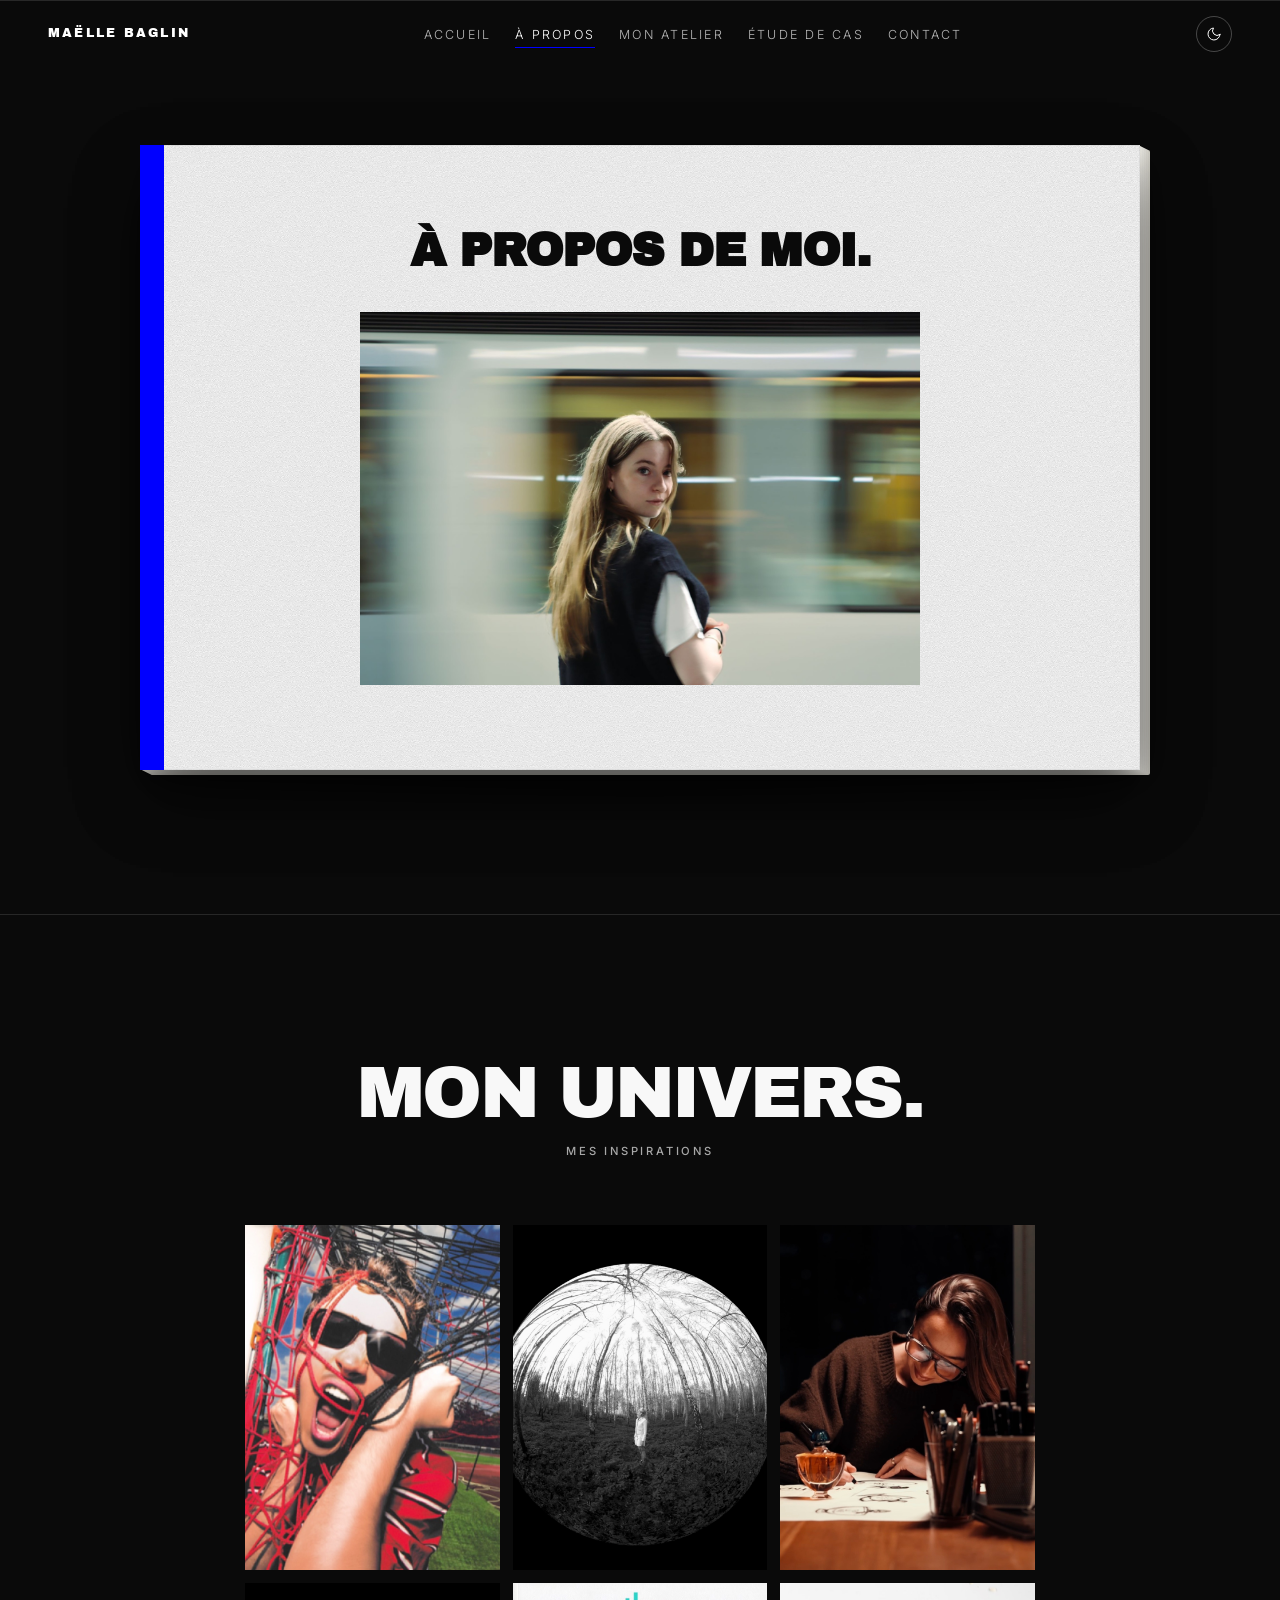
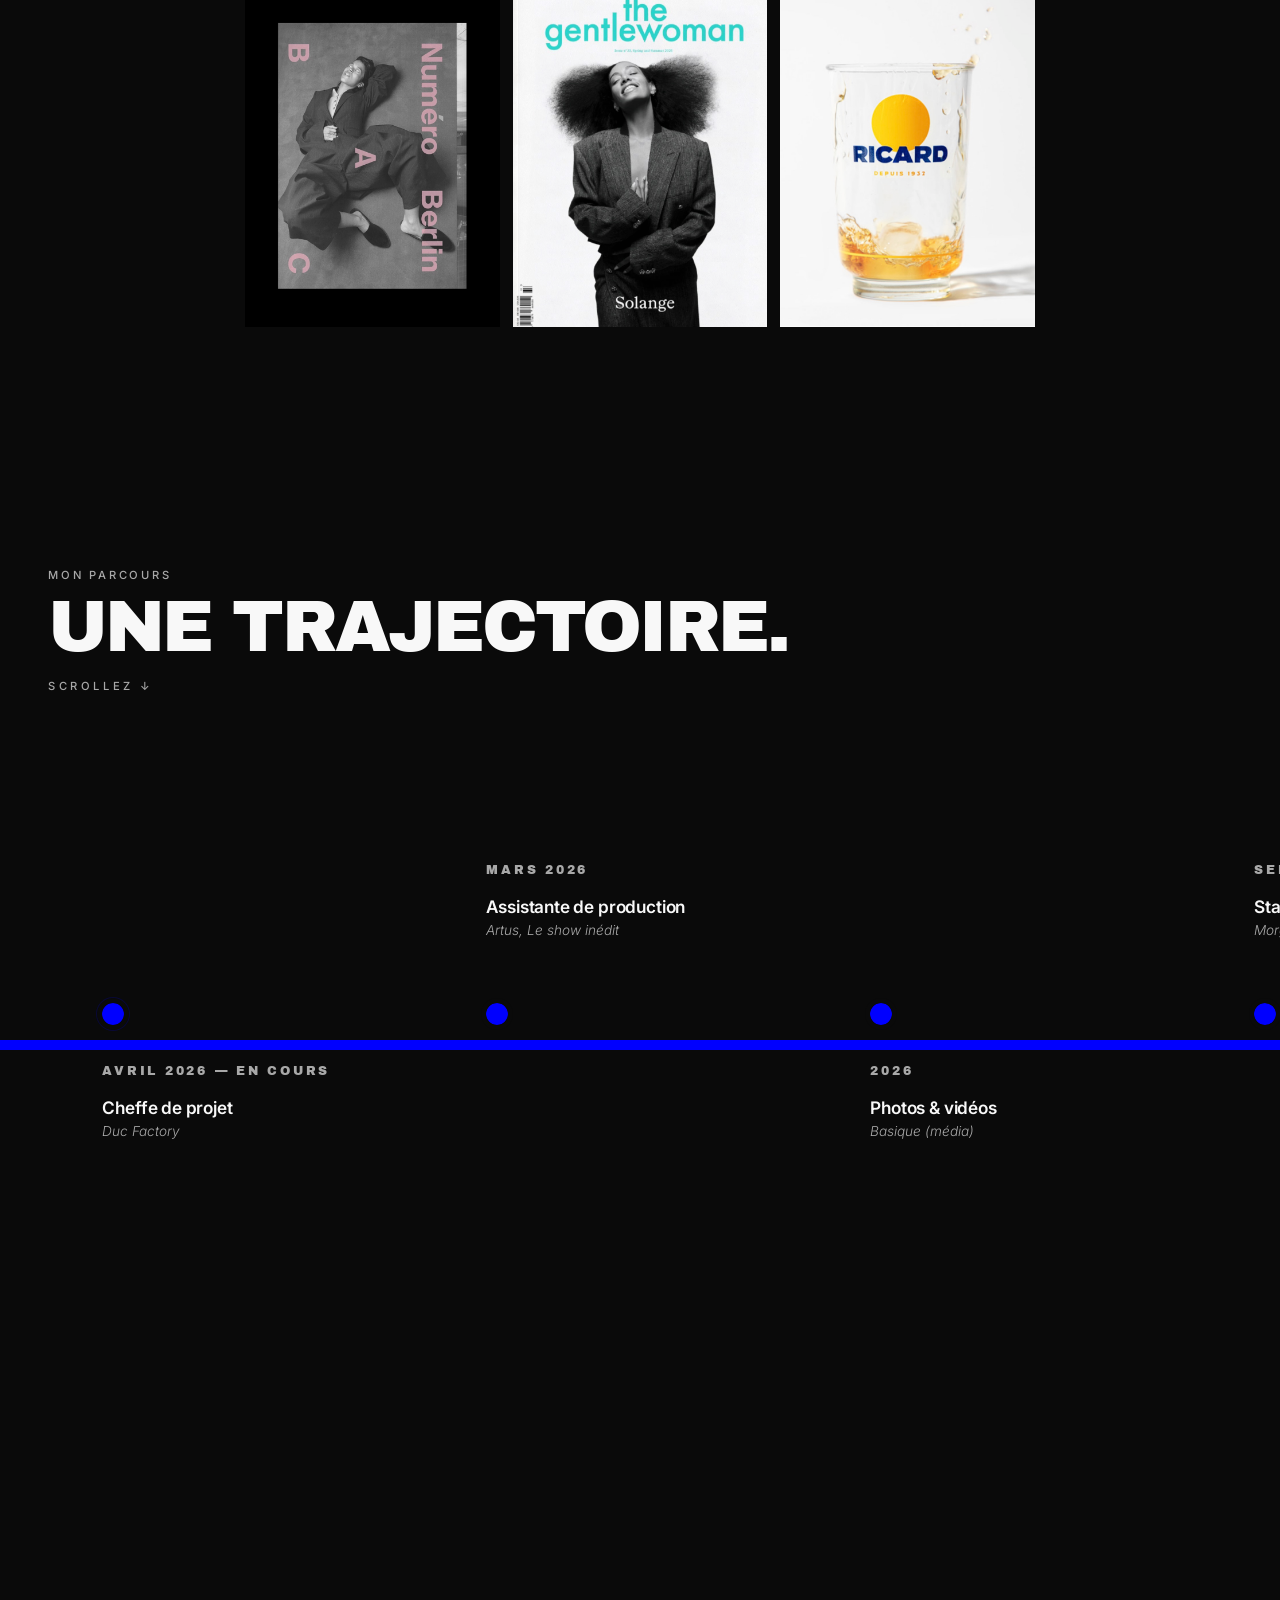
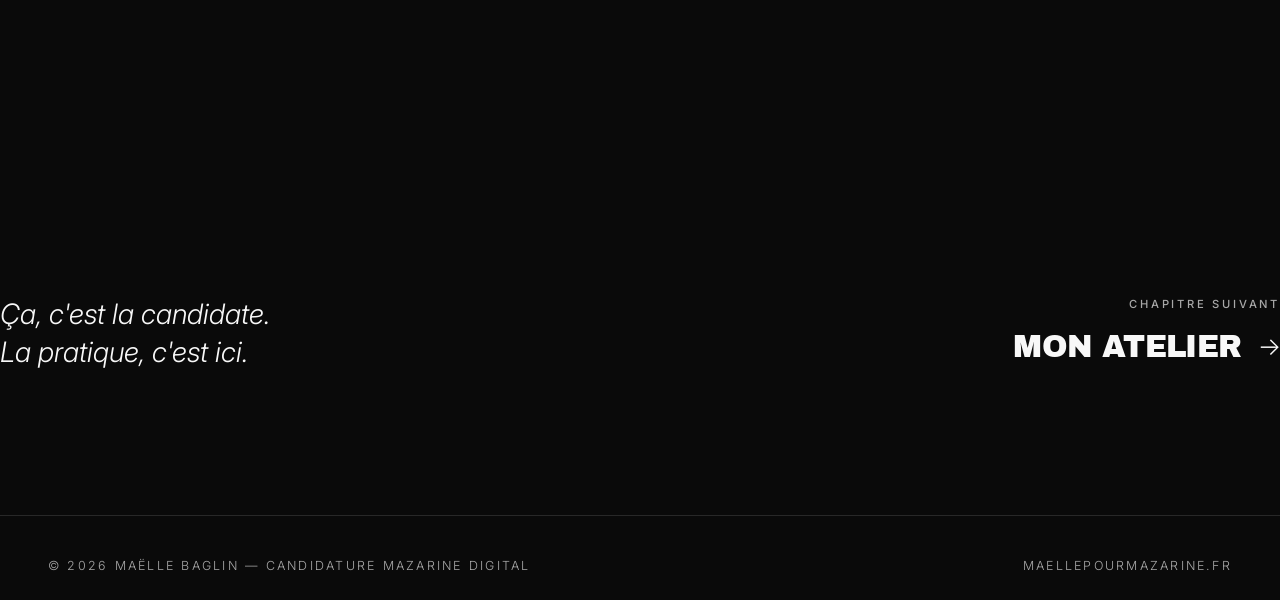
==== a-propos.html @ ae149db0 "État initial du site — toutes les pages, animations et assets en place" ====
<!doctype html>
<html lang="fr">
<head>
  <meta charset="utf-8" />
  <meta name="viewport" content="width=device-width, initial-scale=1" />
  <title>À propos — Maëlle Baglin pour Mazarine</title>
  <meta name="description" content="Portrait, parcours et inspirations de Maëlle Baglin." />
  <link rel="preconnect" href="https://fonts.googleapis.com" />
  <link rel="preconnect" href="https://fonts.gstatic.com" crossorigin />
  <link href="https://fonts.googleapis.com/css2?family=Archivo+Black&family=Inter:ital,wght@0,300;0,400;0,500;0,600;1,400&display=swap" rel="stylesheet" />
  <link rel="icon" type="image/svg+xml" href="favicon.svg" />
  <link rel="stylesheet" href="css/style.css" />
</head>
<body>
  <a href="#main" class="skip-link">Aller au contenu</a>

  <header class="nav" data-nav>
    <div class="container nav__inner">
      <a href="index.html" class="nav__brand">Maëlle Baglin</a>

      <button class="nav__burger" data-nav-burger aria-label="Menu" aria-expanded="false">
        <span></span><span></span><span></span>
      </button>

      <ul class="nav__list">
        <li><a class="nav__link" href="index.html">Accueil</a></li>
        <li><a class="nav__link is-active" href="a-propos.html">À propos</a></li>
        <li><a class="nav__link" href="atelier.html">Mon atelier</a></li>
        <li><a class="nav__link" href="etudes-de-cas.html">Étude de cas</a></li>
        <li><a class="nav__link" href="contact.html">Contact</a></li>
      </ul>

      <div class="nav__actions">
        <button class="theme-toggle" data-theme-toggle aria-label="Basculer dark / light mode">
          <svg class="icon-moon" viewBox="0 0 24 24" fill="none" stroke="currentColor" stroke-width="1.5" aria-hidden="true">
            <path d="M21 12.79A9 9 0 1 1 11.21 3 7 7 0 0 0 21 12.79Z" stroke-linecap="round" stroke-linejoin="round"/>
          </svg>
          <svg class="icon-sun" viewBox="0 0 24 24" fill="none" stroke="currentColor" stroke-width="1.5" aria-hidden="true">
            <circle cx="12" cy="12" r="4"/>
            <path d="M12 2v2M12 20v2M4.93 4.93l1.41 1.41M17.66 17.66l1.41 1.41M2 12h2M20 12h2M4.93 19.07l1.41-1.41M17.66 6.34l1.41-1.41" stroke-linecap="round"/>
          </svg>
        </button>
      </div>
    </div>
  </header>

  <main id="main">
    <section class="section section--about section--dark" id="about">
      <div class="container">
        <div class="book reveal" data-book>
          <div class="book__pages">
            <div class="book__page">
              <h3 class="book__page-title">Vers la direction artistique.</h3>
              <div class="book__page-text">
                <figure class="book__page-photo">
                  <img src="assets/images/about-4046.jpg" alt="Maëlle Baglin" />
                </figure>
                <p>Je suis étudiante en troisième année à l'EFAP, mais pour comprendre qui je suis, il faut remonter un peu plus loin.</p>
                <p>Avant ça, j'ai fait trois ans de droit. Ce n'est pas un détour, c'est une fondation. Cette expérience m'a appris à structurer ma pensée, à être rigoureuse, à ne jamais avancer sans comprendre pourquoi. Ce sont des réflexes qui m'accompagnent encore aujourd'hui dans chaque projet.</p>
                <p>J'ai aussi grandi dans une famille très créative. Mon arrière-grand-mère était peintre, et j'ai passé beaucoup de temps dans son atelier, j'ai donc voulu renouer avec cet héritage. C'est pourquoi j'ai décidé de me réorienter et d'entrer à l'EFAP.</p>
                <p>J'ai d'abord exploré le marketing digital, puis j'ai déménagé à Paris pour découvrir le milieu de l'audiovisuel. Cette expérience m'a transformée. J'ai aimé apprendre les coulisses d'un tournage, travailler en équipe et comprendre l'exigence de ces métiers.</p>
                <p>En parallèle de mes études, j'ai eu l'occasion d'être manageuse d'une boutique Amorino. Jongler entre l'agenda scolaire et un poste à responsabilités m'a appris à m'organiser, à tenir le rythme et surtout à avoir un regard sur toute une chaîne de production.</p>
                <p>Toutes ces expériences, je les garde avec moi. D'ailleurs, je continue de travailler occasionnellement pour les structures avec lesquelles j'ai effectué un stage.</p>
                <p>La direction artistique, ce n'est pas un choix par défaut, c'est la convergence de tout ce que j'ai traversé. Elle réunit l'exigence technique que j'ai appris à aimer, la créativité que j'ai toujours portée et une envie constante de cultiver ma curiosité en travaillant sur de nouveaux projets.</p>
                <p>C'est à cette croisée des chemins que je me sens à ma place.</p>
              </div>
              <span class="book__pagination" aria-hidden="true">1</span>
            </div>
          </div>
          <div class="book__cover">
            <div class="book__cover-face book__cover-face--front">
              <h3 class="book__cover-title">À propos de moi.</h3>
              <figure class="book__cover-photo">
                <img src="assets/images/about-metro.jpg" alt="Portrait de Maëlle Baglin" />
              </figure>
            </div>
            <div class="book__cover-face book__cover-face--back"></div>
          </div>
        </div>
      </div>
    </section>

    <section class="section" id="univers">
      <div class="container section__inner section__inner--stacked">
        <header class="section__head section__head--center">
          <h2 class="reveal">Mon univers.</h2>
          <p class="label reveal">Mes inspirations</p>
        </header>
        <ul class="univers-grid">
          <li class="univers-grid__item reveal">
            <div class="flip-card">
              <div class="flip-card__face flip-card__face--front">
                <img src="assets/images/univers/univers-1.jpg" alt="Camille Le Coq" loading="lazy" />
              </div>
              <div class="flip-card__face flip-card__face--back">
                <h3 class="flip-card__name">Camille Le Coq</h3>
                <p class="flip-card__text">Une photographe qui émerge sur les réseaux et que je suis de près. J'aime beaucoup son travail sur les couleurs avec des saturations très marquées qui me font penser à Martin Parr.</p>
              </div>
            </div>
          </li>
          <li class="univers-grid__item reveal">
            <div class="flip-card">
              <div class="flip-card__face flip-card__face--front">
                <img src="assets/images/univers/univers-2.jpg" alt="Sølve Sundsbø" loading="lazy" />
              </div>
              <div class="flip-card__face flip-card__face--back">
                <h3 class="flip-card__name">Sølve Sundsbø</h3>
                <p class="flip-card__text">Parce qu'il repousse les limites de la photographie traditionnelle, expérimente constamment avec les technologies et les effets visuels, et a su développer une signature artistique forte et reconnaissable.</p>
              </div>
            </div>
          </li>
          <li class="univers-grid__item reveal">
            <div class="flip-card">
              <div class="flip-card__face flip-card__face--front">
                <img src="assets/images/univers/univers-3.jpg" alt="Agathe Clément" loading="lazy" />
              </div>
              <div class="flip-card__face flip-card__face--back">
                <h3 class="flip-card__name">Agathe Clément</h3>
                <p class="flip-card__text">Je me retrouve dans son esthétique, mais ce que je préfère c'est la manière dont elle raconte son processus créatif. Ça me donne envie de faire passer l'imaginaire au concret.</p>
              </div>
            </div>
          </li>
          <li class="univers-grid__item reveal">
            <div class="flip-card">
              <div class="flip-card__face flip-card__face--front">
                <img src="assets/images/univers/univers-4.jpg" alt="Bureau Borsche" loading="lazy" />
              </div>
              <div class="flip-card__face flip-card__face--back">
                <h3 class="flip-card__name">Bureau Borsche</h3>
                <p class="flip-card__text">Pour cette esthétique vintage qui donne aux photos une atmosphère vraiment particulière. Notamment dans les campagnes Birkenstock et dans la DA de Numéro Berlin, qui est pour moi un véritable objet d'art.</p>
              </div>
            </div>
          </li>
          <li class="univers-grid__item reveal">
            <div class="flip-card">
              <div class="flip-card__face flip-card__face--front">
                <img src="assets/images/univers/univers-5.jpg" alt="The Gentlewoman" loading="lazy" />
              </div>
              <div class="flip-card__face flip-card__face--back">
                <h3 class="flip-card__name">The Gentlewoman</h3>
                <p class="flip-card__text">Pour la façon dont ce magazine met en valeur les femmes. J'adore sa mise en page épurée et déstructurée. J'aime l'idée qu'on peut être impactant avec un minimum d'éléments.</p>
              </div>
            </div>
          </li>
          <li class="univers-grid__item reveal">
            <div class="flip-card">
              <div class="flip-card__face flip-card__face--front">
                <img src="assets/images/univers/univers-6.jpg" alt="Yorgo Tloupas" loading="lazy" />
              </div>
              <div class="flip-card__face flip-card__face--back">
                <h3 class="flip-card__name">Yorgo Tloupas</h3>
                <p class="flip-card__text">Parce qu'il ne suit pas les codes traditionnels. Il a développé un travail singulier autour de la typographie, puise ses influences dans le sport et la rue, et a su créer un style immédiatement identifiable.</p>
              </div>
            </div>
          </li>
        </ul>
      </div>
    </section>

    <section class="section section--timeline" id="parcours" data-timeline>
      <div class="timeline-sticky" data-timeline-sticky>
        <header class="timeline-head container">
          <p class="label reveal">Mon parcours</p>
          <h2 class="reveal">Une trajectoire.</h2>
          <p class="timeline-cue label reveal" aria-hidden="true">Scrollez ↓</p>
        </header>
        <div class="timeline-stage">
          <div class="timeline-line" aria-hidden="true"></div>
        <div class="timeline-track" data-timeline-track>
          <article class="timeline-item timeline-item--current">
            <div class="timeline-item__inner">
              <span class="timeline-item__date">Avril 2026 — En cours</span>
              <h3 class="timeline-item__title">Cheffe de projet</h3>
              <p class="timeline-item__company">Duc Factory</p>
              <ul class="timeline-item__details">
                <li>Gestion du projet en autonomie complète</li>
                <li>Sélection des produits et des fournisseurs</li>
                <li>Design des packagings</li>
                <li>Développement et refonte du site internet</li>
              </ul>
            </div>
          </article>
          <article class="timeline-item">
            <div class="timeline-item__inner">
              <span class="timeline-item__date">Mars 2026</span>
              <h3 class="timeline-item__title">Assistante de production</h3>
              <p class="timeline-item__company">Artus, Le show inédit</p>
              <ul class="timeline-item__details">
                <li>Référente production des comédiens du film « Un petit truc en plus »</li>
              </ul>
            </div>
          </article>
          <article class="timeline-item">
            <div class="timeline-item__inner">
              <span class="timeline-item__date">2026</span>
              <h3 class="timeline-item__title">Photos &amp; vidéos</h3>
              <p class="timeline-item__company">Basique (média)</p>
              <ul class="timeline-item__details">
                <li>Zénith de Théodora</li>
                <li>Zénith d'Héléna</li>
              </ul>
            </div>
          </article>
          <article class="timeline-item">
            <div class="timeline-item__inner">
              <span class="timeline-item__date">Sept. 2025 — Janv. 2026 · 5 mois</span>
              <h3 class="timeline-item__title">Stage en communication</h3>
              <p class="timeline-item__company">Morgane Production</p>
              <ul class="timeline-item__details">
                <li>Gestion et animation des réseaux sociaux</li>
                <li>Assistante de production sur les tournages</li>
                <li>Création de contenus visuels</li>
              </ul>
            </div>
          </article>
          <article class="timeline-item">
            <div class="timeline-item__inner">
              <span class="timeline-item__date">2025</span>
              <h3 class="timeline-item__title">Court métrage</h3>
              <p class="timeline-item__company">Cadre scolaire</p>
              <ul class="timeline-item__details">
                <li>Prix de la meilleure réalisation, Mobart Festival (@filtree_)</li>
                <li>Storyboard, réalisation, cadrage</li>
                <li>Montage Première Pro</li>
              </ul>
            </div>
          </article>
          <article class="timeline-item">
            <div class="timeline-item__inner">
              <span class="timeline-item__date">Déc. 2024 — Mars 2025 · 4 mois</span>
              <h3 class="timeline-item__title">Stage en marketing digital</h3>
              <p class="timeline-item__company">Duc Factory</p>
              <ul class="timeline-item__details">
                <li>Création et gestion de contenu e-commerce</li>
                <li>Automatisation des processus (Make.com, ChatGPT)</li>
                <li>Optimisation SEO</li>
                <li>Participation à l'obtention et au maintien de la première position sur Google</li>
              </ul>
            </div>
          </article>
          <article class="timeline-item">
            <div class="timeline-item__inner">
              <span class="timeline-item__date">2023</span>
              <h3 class="timeline-item__title">Réalisation photos &amp; vidéos</h3>
              <p class="timeline-item__company">Superbison.com</p>
              <ul class="timeline-item__details">
                <li>Clips de lancement de collection</li>
                <li>Shooting enfant été 2023</li>
              </ul>
            </div>
          </article>
          <article class="timeline-item">
            <div class="timeline-item__inner">
              <span class="timeline-item__date">2022 — Août 2025</span>
              <h3 class="timeline-item__title">Manager</h3>
              <p class="timeline-item__company">Amorino</p>
              <ul class="timeline-item__details">
                <li>Vendeuse (2022 – 2023)</li>
                <li>Responsable (2023 – 2024)</li>
                <li>Manager (2024 – août 2025)</li>
                <li>Formation et encadrement des équipes</li>
                <li>Gestion des plannings, stocks et commandes fournisseurs</li>
                <li>Maîtrise des techniques de vente</li>
              </ul>
            </div>
          </article>
        </div>
        </div>
      </div>
    </section>

    <section class="tease container">
      <div class="tease__grid">
        <p class="tease__quote reveal">Ça, c'est la candidate. La pratique, c'est ici.</p>
        <div class="tease__next reveal">
          <span class="tease__next-label label">Chapitre suivant</span>
          <a class="tease__next-link" href="atelier.html">Mon atelier</a>
        </div>
      </div>
    </section>
  </main>

  <footer class="footer">
    <div class="container footer__inner">
      <span>© 2026 Maëlle Baglin — Candidature Mazarine Digital</span>
      <span>maellepourmazarine.fr</span>
    </div>
  </footer>

  <script src="js/main.js"></script>
</body>
</html>
---- css/style.css ----
/* =========================================================
   maellepourmazarine.fr — style.css
   Tokens, reset, layout, components, animations.
   Dark mode default. Light mode via [data-theme="light"] on <html>.
   ========================================================= */

:root {
  --c-bg:        #0a0a0a;
  --c-bg-rgb:    10, 10, 10;
  --c-surface:   #1a1a1a;
  --c-text:      #f8f8f8;
  --c-text-mute: #a8a8a8;
  --c-accent:    #0000ff;
  --c-line:      rgba(248, 248, 248, 0.12);

  --font-display: "Archivo Black", "Helvetica Neue", Arial, sans-serif;
  --font-sans:    "Inter", -apple-system, BlinkMacSystemFont, "Segoe UI", sans-serif;

  --space-1: 0.5rem;
  --space-2: 1rem;
  --space-3: 1.5rem;
  --space-4: 2.5rem;
  --space-5: 4rem;
  --space-6: 6rem;
  --space-7: 9rem;

  --max-w: 1440px;
  --gutter: clamp(1.25rem, 4vw, 3rem);

  --t-fast: 200ms ease;
  --t-mid:  300ms ease;
  --t-slow: 600ms cubic-bezier(0.22, 1, 0.36, 1);
}

[data-theme="light"] {
  --c-bg:        #f8f8f8;
  --c-bg-rgb:    248, 248, 248;
  --c-surface:   #ffffff;
  --c-text:      #0a0a0a;
  --c-text-mute: #5a5a5a;
  --c-accent:    #0000ff;
  --c-line:      rgba(10, 10, 10, 0.12);
}

/* ---------- Reset ---------- */
*, *::before, *::after { box-sizing: border-box; }
* { margin: 0; padding: 0; }
html { -webkit-text-size-adjust: 100%; scroll-behavior: smooth; }
body {
  background: var(--c-bg);
  color: var(--c-text);
  font-family: var(--font-sans);
  font-size: 16px;
  line-height: 1.6;
  font-weight: 300;
  min-height: 100vh;
  -webkit-font-smoothing: antialiased;
  -moz-osx-font-smoothing: grayscale;
  transition: background var(--t-mid), color var(--t-mid);
}

img, picture, svg, video { display: block; max-width: 100%; }
a { color: inherit; text-decoration: none; }
button { font: inherit; background: none; border: 0; color: inherit; cursor: pointer; }
ul, ol { list-style: none; }

/* ---------- Typography ---------- */
h1, h2 {
  font-family: var(--font-display);
  font-weight: 400;
  line-height: 0.92;
  letter-spacing: -0.04em;
  text-transform: uppercase;
}
h3, h4 {
  font-family: var(--font-sans);
  font-weight: 600;
  line-height: 1.15;
  letter-spacing: -0.01em;
}

h1 { font-size: clamp(3rem, 13vw, 12rem); }
h2 { font-size: clamp(2rem, 6vw, 4.5rem); line-height: 0.95; }
h3 { font-size: clamp(1.5rem, 3vw, 2.25rem); }

.label {
  font-family: var(--font-sans);
  font-size: 0.7rem;
  font-weight: 500;
  text-transform: uppercase;
  letter-spacing: 0.25em;
  color: var(--c-text-mute);
}

.section-num {
  font-family: var(--font-display);
  font-size: clamp(8rem, 22vw, 20rem);
  line-height: 0.9;
  color: var(--c-accent);
  opacity: 0.08;
  position: absolute;
  z-index: 0;
  pointer-events: none;
  user-select: none;
}

/* ---------- Layout helpers ---------- */
.container {
  width: 100%;
  max-width: var(--max-w);
  margin-inline: auto;
  padding-inline: var(--gutter);
}

.skip-link {
  position: absolute;
  left: -9999px;
  top: 0;
}
.skip-link:focus {
  left: var(--gutter);
  top: var(--gutter);
  z-index: 1000;
  padding: 0.75rem 1rem;
  background: var(--c-accent);
  color: var(--c-bg);
}

/* ---------- Navbar ---------- */
.nav {
  position: fixed;
  inset: 0 0 auto 0;
  z-index: 100;
  padding: var(--space-2) 0;
  background: transparent;
  transition: background var(--t-mid), border-color var(--t-mid), padding var(--t-mid);
  border-bottom: 1px solid transparent;
}
.nav.is-scrolled {
  background: color-mix(in oklab, var(--c-surface) 88%, transparent);
  backdrop-filter: blur(16px) saturate(140%);
  -webkit-backdrop-filter: blur(16px) saturate(140%);
  border-bottom-color: var(--c-line);
  padding: var(--space-1) 0;
}
.nav__inner {
  display: flex;
  align-items: center;
  justify-content: space-between;
  gap: var(--space-3);
}
.nav__brand {
  font-family: var(--font-display);
  font-size: 0.78rem;
  letter-spacing: 0.18em;
  text-transform: uppercase;
}
.nav__list {
  display: flex;
  gap: var(--space-3);
}
.nav__link {
  position: relative;
  font-size: 0.78rem;
  text-transform: uppercase;
  letter-spacing: 0.18em;
  color: var(--c-text-mute);
  transition: color var(--t-fast);
}
.nav__link:hover { color: var(--c-text); }
.nav__link::after {
  content: "";
  position: absolute;
  left: 0; right: 100%;
  bottom: -6px;
  height: 1px;
  background: var(--c-accent);
  transition: right var(--t-mid);
}
.nav__link:hover::after,
.nav__link.is-active::after { right: 0; }
.nav__link.is-active { color: var(--c-text); }

.nav__actions { display: flex; align-items: center; gap: var(--space-2); }

.theme-toggle {
  width: 36px;
  height: 36px;
  border-radius: 50%;
  border: 1px solid var(--c-line);
  display: grid;
  place-items: center;
  transition: border-color var(--t-fast), transform var(--t-fast);
}
.theme-toggle:hover { border-color: var(--c-accent); transform: rotate(20deg); }
.theme-toggle svg { width: 16px; height: 16px; }
.theme-toggle .icon-sun { display: none; }
[data-theme="light"] .theme-toggle .icon-moon { display: none; }
[data-theme="light"] .theme-toggle .icon-sun  { display: block; }

.nav__burger { display: none; }

/* When the page opens on a dark hero section, force the nav to white before scroll. */
body:has(main > .section--dark:first-child) .nav:not(.is-scrolled) .nav__brand,
body:has(main > .section--dark:first-child) .nav:not(.is-scrolled) .nav__link.is-active { color: #ffffff; }
body:has(main > .section--dark:first-child) .nav:not(.is-scrolled) .nav__link { color: rgba(255, 255, 255, 0.7); }
body:has(main > .section--dark:first-child) .nav:not(.is-scrolled) .nav__link:hover { color: #ffffff; }
body:has(main > .section--dark:first-child) .nav:not(.is-scrolled) .theme-toggle { color: #ffffff; border-color: rgba(255, 255, 255, 0.25); }

/* Case-study hero: solid night-blue header with white type before any scroll;
   the existing .nav.is-scrolled rule takes back over once the user scrolls. */
body:has(main > .case-hero:first-child) .nav:not(.is-scrolled) {
  background: transparent;
  border-bottom-color: transparent;
}
body:has(main > .case-hero:first-child) .nav:not(.is-scrolled) .nav__brand,
body:has(main > .case-hero:first-child) .nav:not(.is-scrolled) .nav__link.is-active { color: #ffffff; }
body:has(main > .case-hero:first-child) .nav:not(.is-scrolled) .nav__link { color: rgba(255, 255, 255, 0.72); }
body:has(main > .case-hero:first-child) .nav:not(.is-scrolled) .nav__link:hover { color: #ffffff; }
body:has(main > .case-hero:first-child) .nav:not(.is-scrolled) .theme-toggle {
  color: #ffffff;
  border-color: rgba(255, 255, 255, 0.25);
}

/* Atelier hero: solid black header with white type before any scroll. */
body:has(main > .atelier-hero:first-child) .nav:not(.is-scrolled) {
  background: #0a0a0a;
  border-bottom-color: transparent;
}
/* Remove the hairline separators between sections on the atelier page. */
body:has(main > .atelier-hero:first-child) .section {
  border-top: 0;
}
/* Contact page — black background everywhere + no separators */
body:has(.contact-cards) {
  background: #0a0a0a;
  color: #f8f8f8;
}
body:has(.contact-cards) .section { border-top: 0; }
body:has(.contact-cards) .closing { border-top: 0; }
body:has(.contact-cards) .footer { border-top: 0; }
body:has(.contact-cards) .contact-card .flip-card__face--front {
  background: #ffffff;
  border-color: rgba(255, 255, 255, 0.18);
}
body:has(.contact-cards) .contact-card__icon { color: #0a0a0a; }
body:has(.contact-cards) .contact-card .flip-card__face--back {
  background: #0000ff;
  border-color: rgba(255, 255, 255, 0.18);
}
body:has(.contact-cards) .contact-card__title { color: rgba(255, 255, 255, 0.7); }
body:has(.contact-cards) .contact-card__value { color: #ffffff; }
body:has(.contact-cards) .contact-card__value:hover { color: rgba(255, 255, 255, 0.75); }
body:has(.contact-cards) .contact-title {
  color: #ffffff;
  text-align: center;
  max-width: none;
  justify-self: center;
}
body:has(.contact-cards) .page-intro {
  text-align: center;
  justify-items: center;
  padding-bottom: var(--space-4);
}
body:has(.contact-cards) #liens { padding-top: var(--space-3); }
/* The white .nav title and theme-toggle become visible on the dark bg */
body:has(.contact-cards) .nav:not(.is-scrolled) .nav__brand,
body:has(.contact-cards) .nav:not(.is-scrolled) .nav__link.is-active { color: #ffffff; }
body:has(.contact-cards) .nav:not(.is-scrolled) .nav__link { color: rgba(255, 255, 255, 0.72); }
body:has(.contact-cards) .nav:not(.is-scrolled) .nav__link:hover { color: #ffffff; }
body:has(.contact-cards) .nav:not(.is-scrolled) .theme-toggle {
  color: #ffffff;
  border-color: rgba(255, 255, 255, 0.25);
}
/* No separator between Charte graphique (#charte) and Direction visuelle (#affiches). */
#charte + .section { border-top: 0; }
body:has(main > .atelier-hero:first-child) .nav:not(.is-scrolled) .nav__brand,
body:has(main > .atelier-hero:first-child) .nav:not(.is-scrolled) .nav__link.is-active { color: #ffffff; }
body:has(main > .atelier-hero:first-child) .nav:not(.is-scrolled) .nav__link { color: rgba(255, 255, 255, 0.72); }
body:has(main > .atelier-hero:first-child) .nav:not(.is-scrolled) .nav__link:hover { color: #ffffff; }
body:has(main > .atelier-hero:first-child) .nav:not(.is-scrolled) .theme-toggle {
  color: #ffffff;
  border-color: rgba(255, 255, 255, 0.25);
}

/* ---------- Hero ---------- */
.hero {
  position: relative;
  min-height: 100svh;
  overflow: hidden;
}
.hero__media {
  position: absolute;
  inset: 0;
  z-index: 0;
  background: var(--c-surface);
}
.hero__media img {
  width: 100%;
  height: 100%;
  object-fit: cover;
  object-position: 60% 35%;
}
.hero__media::after {
  content: "";
  position: absolute;
  inset: 0;
  background:
    linear-gradient(180deg, transparent 60%, rgba(10, 10, 10, 0.85) 100%),
    linear-gradient(105deg, rgba(10, 10, 10, 0.85) 0%, rgba(10, 10, 10, 0.4) 55%, rgba(10, 10, 10, 0.15) 85%);
}
[data-theme="light"] .hero__media::after {
  background:
    linear-gradient(180deg, transparent 60%, rgba(248, 248, 248, 0.85) 100%),
    linear-gradient(105deg, rgba(248, 248, 248, 0.85) 0%, rgba(248, 248, 248, 0.4) 55%, rgba(248, 248, 248, 0.15) 85%);
}
.hero__inner {
  position: relative;
  z-index: 1;
  min-height: 100svh;
  display: grid;
  grid-template-rows: 1fr auto;
  padding-top: var(--space-7);
  padding-bottom: var(--space-4);
}
.hero__content {
  align-self: center;
  display: grid;
  gap: var(--space-3);
}
.hero__eyebrow {
  display: flex;
  align-items: center;
  gap: var(--space-2);
}
.hero__eyebrow::before {
  content: "";
  width: 32px;
  height: 1px;
  background: var(--c-accent);
}
.hero__title {
  font-weight: 400;
  letter-spacing: -0.05em;
}
.hero__title .word {
  display: inline-block;
  margin-right: 0.18em;
  white-space: nowrap;
}
.hero__title .char {
  display: inline-block;
  transform: translateY(110%);
  opacity: 0;
  transition: transform 800ms cubic-bezier(0.22, 1, 0.36, 1),
              opacity 800ms cubic-bezier(0.22, 1, 0.36, 1);
}
.hero.is-ready .hero__title .char {
  transform: translateY(0);
  opacity: 1;
}
.hero__sub {
  font-family: var(--font-sans);
  font-style: italic;
  font-weight: 300;
  font-size: clamp(1.1rem, 2.2vw, 1.75rem);
  line-height: 1.3;
  color: var(--c-accent);
  max-width: 32ch;
  opacity: 0;
  transform: translateY(20px);
  transition: opacity var(--t-slow), transform var(--t-slow);
  transition-delay: 600ms;
}
.hero.is-ready .hero__sub {
  opacity: 1;
  transform: none;
}
.hero__meta {
  font-size: 0.78rem;
  text-transform: uppercase;
  letter-spacing: 0.2em;
  color: var(--c-text-mute);
  opacity: 0;
  transition: opacity var(--t-slow);
  transition-delay: 900ms;
}
.hero.is-ready .hero__meta { opacity: 1; }

.hero__scroll {
  justify-self: center;
  display: flex;
  flex-direction: column;
  align-items: center;
  gap: var(--space-1);
  font-size: 0.7rem;
  text-transform: uppercase;
  letter-spacing: 0.3em;
  color: var(--c-text-mute);
  opacity: 0;
  transition: opacity var(--t-slow);
  transition-delay: 1200ms;
}
.hero.is-ready .hero__scroll { opacity: 1; }
.hero__scroll::after {
  content: "";
  width: 1px;
  height: 48px;
  background: var(--c-accent);
  animation: scroll-pulse 2.4s ease-in-out infinite;
  transform-origin: top;
}
@keyframes scroll-pulse {
  0%, 100% { transform: scaleY(0.3); opacity: 0.4; }
  50%      { transform: scaleY(1);   opacity: 1; }
}

/* ---------- Tease section (post-hero) ---------- */
.tease {
  padding: var(--space-7) 0;
  position: relative;
  border-top: 1px solid var(--c-line);
}
/* No separator between the timeline section and the tease that follows it. */
.section--timeline + .tease { border-top: 0; }
.tease__grid {
  display: grid;
  grid-template-columns: 1fr 1fr;
  gap: var(--space-5);
  align-items: end;
}
.tease__quote {
  font-family: var(--font-sans);
  font-style: italic;
  font-weight: 300;
  font-size: clamp(1.15rem, 2.2vw, 1.875rem);
  line-height: 1.35;
  max-width: 28ch;
  text-wrap: balance;
  hyphens: auto;
}
.tease__next {
  justify-self: end;
  display: grid;
  gap: var(--space-1);
  text-align: right;
}
.tease__next-label { color: var(--c-text-mute); }
.tease__next-link {
  font-family: var(--font-display);
  font-size: clamp(1.25rem, 2.4vw, 2rem);
  text-transform: uppercase;
  letter-spacing: -0.02em;
  display: inline-flex;
  align-items: center;
  gap: var(--space-2);
  transition: gap var(--t-mid), color var(--t-mid);
}
.tease__next-link:hover { gap: 1.5rem; color: var(--c-accent); }
.tease__next-link::after {
  content: "→";
  font-family: var(--font-sans);
  font-style: normal;
  font-size: 0.8em;
}

/* ---------- Footer ---------- */
.footer {
  padding: var(--space-4) 0 var(--space-3);
  border-top: 1px solid var(--c-line);
  font-size: 0.78rem;
  text-transform: uppercase;
  letter-spacing: 0.18em;
  color: var(--c-text-mute);
}
.footer__inner {
  display: flex;
  justify-content: space-between;
  gap: var(--space-3);
  flex-wrap: wrap;
}

/* ---------- Reveal-on-scroll ---------- */
.reveal {
  opacity: 0;
  transform: translateY(32px);
  transition: opacity 900ms cubic-bezier(0.22, 1, 0.36, 1),
              transform 900ms cubic-bezier(0.22, 1, 0.36, 1);
}
.reveal.is-visible {
  opacity: 1;
  transform: none;
}

/* ---------- Reduced motion ---------- */
@media (prefers-reduced-motion: reduce) {
  *, *::before, *::after {
    animation-duration: 0.01ms !important;
    animation-iteration-count: 1 !important;
    transition-duration: 0.01ms !important;
  }
  .hero__title .char { transform: none; opacity: 1; }
  .hero__sub, .hero__meta, .hero__scroll { opacity: 1; transform: none; }
  .reveal { opacity: 1; transform: none; }
}

/* ---------- Section / prose / agences ---------- */
.section {
  position: relative;
  padding: var(--space-7) 0;
  border-top: 1px solid var(--c-line);
}
.section--dark {
  --c-bg:        #0a0a0a;
  --c-surface:   #161616;
  --c-text:      #f8f8f8;
  --c-text-mute: #a8a8a8;
  --c-accent:    #0000ff;
  --c-line:      rgba(248, 248, 248, 0.12);
  background: var(--c-bg);
  color: var(--c-text);
}

/* WebGL particle field — atmospheric layer behind the gallery cards */
.particles {
  position: absolute;
  inset: 0;
  pointer-events: none;
  z-index: 0;
}
.particles canvas {
  display: block;
  width: 100% !important;
  height: 100% !important;
}
.gallery__sticky > .gallery__scene,
.gallery__sticky > .gallery__hud {
  z-index: 1;
}
.section--dark .container,
.section--dark .gallery-cue {
  position: relative;
  z-index: 1;
}
.section__inner {
  display: grid;
  gap: var(--space-5);
  position: relative;
}
.section__head {
  display: grid;
  gap: var(--space-2);
  align-content: start;
}
.section__head--center {
  justify-items: center;
  text-align: center;
}

#pourquoi .section__inner {
  grid-template-columns: 1fr;
}
#pourquoi .prose {
  display: block;
  max-width: none;
  column-count: 2;
  column-gap: var(--space-5);
  column-rule: 1px solid var(--c-line);
}
#pourquoi .prose p {
  break-inside: avoid;
  margin: 0 0 1.1em 0;
}
#pourquoi .prose p:last-child {
  margin-bottom: 0;
}

.section__inner--single {
  grid-template-columns: minmax(0, 1fr) minmax(0, 1.3fr);
  align-items: start;
}
.section__inner--stacked {
  grid-template-columns: 1fr;
  justify-items: center;
}

/* Dual-row — two equal columns aligned at the top */
.dual-row {
  display: grid;
  grid-template-columns: 1fr 1fr;
  gap: var(--space-6);
  align-items: start;
  position: relative;
}
.dual-row__col {
  position: relative;
  display: grid;
  gap: var(--space-4);
  align-content: start;
  min-width: 0;
}
.dual-row__col .section-num {
  top: -0.15em;
  left: -0.05em;
}
.dual-row .charte-grid {
  grid-template-columns: 1fr;
  gap: var(--space-4);
}
.dual-row--charte-mood .moodboard {
  grid-template-columns: repeat(2, 1fr);
}

.prose {
  display: grid;
  gap: 1.1em;
  max-width: 56ch;
  font-size: clamp(1rem, 1.2vw, 1.15rem);
  line-height: 1.65;
  color: var(--c-text-mute);
}
.prose em {
  color: var(--c-text);
  font-style: normal;
  font-weight: 500;
}
.prose--small {
  font-size: 0.9rem;
  margin-top: var(--space-4);
  max-width: 64ch;
}

.agences {
  display: grid;
  border-top: 1px solid var(--c-line);
  margin-top: var(--space-3);
}
.agence {
  display: grid;
  grid-template-columns: 64px 1fr;
  align-items: baseline;
  padding: var(--space-3) 0;
  border-bottom: 1px solid var(--c-line);
  transition: padding-left var(--t-mid), color var(--t-mid);
}
.agence:hover {
  padding-left: var(--space-2);
  color: var(--c-accent);
}
.agence__num { align-self: center; }
.agence__name {
  font-family: var(--font-display);
  font-size: clamp(1.5rem, 4.5vw, 3.5rem);
  text-transform: uppercase;
  letter-spacing: -0.02em;
  line-height: 1;
}

/* ---------- Atelier hero — centered white title on black, full viewport ---------- */
.atelier-hero {
  position: relative;
  height: 100vh;
  padding: 0;
  display: flex;
  align-items: center;
  justify-content: center;
  background: #0a0a0a;
}
.atelier-hero__inner {
  width: 100%;
  text-align: center;
}
.atelier-hero__title {
  font-family: var(--font-display);
  font-weight: 400;
  font-size: clamp(2.2rem, 9vw, 8rem);
  line-height: 0.95;
  letter-spacing: -0.04em;
  text-transform: uppercase;
  margin: 0;
  white-space: nowrap;
  color: #ffffff;
}

/* ---------- Page intro (À propos, etc.) ---------- */
.page-intro {
  padding-top: calc(var(--space-7) + var(--space-5));
  padding-bottom: var(--space-6);
  display: grid;
  gap: var(--space-3);
}
.page-intro__title {
  font-family: var(--font-display);
  font-weight: 400;
  font-size: clamp(2.25rem, 7vw, 6.5rem);
  line-height: 0.95;
  letter-spacing: -0.04em;
  text-transform: uppercase;
  display: grid;
  gap: 0.05em;
  max-width: 18ch;
}
.page-intro__title span { display: block; }
.page-intro__title span:last-child {
  font-family: var(--font-sans);
  font-style: italic;
  font-weight: 300;
  font-size: clamp(1rem, 2vw, 1.5rem);
  line-height: 1.3;
  letter-spacing: 0;
  text-transform: none;
  color: var(--c-accent);
  margin-top: var(--space-2);
  max-width: 28ch;
}

/* ---------- Case study hero — sticky photo across two scroll pages,
   title on page 1, concept/campagne overlaid on page 2 ---------- */
.case-hero {
  position: relative;
  height: 250vh;            /* compact hero: 3 close pages + credit */
  background: #082645;
  isolation: isolate;
}
.case-hero__sticky {
  position: sticky;
  top: 0;
  height: 100vh;
  overflow: hidden;
  z-index: 0;
}
.case-hero__bg {
  position: absolute;
  inset: 0;
  background-image: url('../assets/images/etudes-de-cas/decors-nuit.jpg');
  background-size: cover;
  background-position: center var(--bg-pos-y, 0%);  /* 0% = sky on top, 100% = water at bottom */
  background-repeat: no-repeat;
  background-color: #082645;
  z-index: 0;
  transition: background-position 0.08s linear;
  will-change: background-position;
}
/* Soft radial vignette anchors the title against the photo without fully
   darkening it — Exo Ape-style "the photo's still the hero" feel. */
.case-hero__vignette {
  position: absolute;
  inset: 0;
  z-index: 1;
  pointer-events: none;
  background:
    radial-gradient(ellipse at 50% 55%,
      rgba(0, 0, 0, 0)   0%,
      rgba(0, 0, 0, 0.18) 55%,
      rgba(0, 0, 0, 0.55) 100%),
    linear-gradient(to bottom,
      rgba(0, 0, 0, 0.25) 0%,
      rgba(0, 0, 0, 0)   25%,
      rgba(0, 0, 0, 0)   65%,
      rgba(0, 0, 0, 0.30) 100%);
}
/* Filmic grain overlay — inline SVG fractal noise, scaled and screened over
   the photo for a subtle organic texture. */
.case-hero__grain {
  position: absolute;
  inset: 0;
  z-index: 2;
  pointer-events: none;
  opacity: 0.18;
  mix-blend-mode: overlay;
  background-image: url("data:image/svg+xml;utf8,<svg xmlns='http://www.w3.org/2000/svg' width='220' height='220'><filter id='n'><feTurbulence type='fractalNoise' baseFrequency='0.9' numOctaves='2' stitchTiles='stitch'/><feColorMatrix values='0 0 0 0 1  0 0 0 0 1  0 0 0 0 1  0 0 0 0.55 0'/></filter><rect width='100%' height='100%' filter='url(%23n)'/></svg>");
  background-size: 220px 220px;
}
/* Discreet scroll cue at the bottom — a small label centred. */
.case-hero__cue {
  position: absolute;
  left: 0;
  right: 0;
  bottom: clamp(1.4rem, 3vh, 2.4rem);
  z-index: 4;
  text-align: center;
  font-family: var(--font-sans);
  font-size: 0.7rem;
  font-weight: 500;
  letter-spacing: 0.34em;
  text-transform: uppercase;
  color: rgba(255, 255, 255, 0.7);
  pointer-events: none;
  animation: case-hero-cue 2.6s ease-in-out infinite;
}
@keyframes case-hero-cue {
  0%, 100% { transform: translateY(0); opacity: 0.5; }
  50%      { transform: translateY(4px); opacity: 0.9; }
}
@media (prefers-reduced-motion: reduce) {
  .case-hero__bg,
  .case-hero__cue { animation: none !important; }
}
/* Each scroll page is positioned absolutely on top of the sticky bg. */
.case-hero__page {
  position: absolute;
  left: 0;
  right: 0;
  height: 100vh;
  z-index: 2;
  display: flex;
  flex-direction: column;
  justify-content: center;
  color: #ffffff;
  transform: translate3d(0, var(--page-pan, 0px), 0);
  transition: transform 0.08s linear;
  will-change: transform;
}
.case-hero__page--title    { top: 0;     justify-content: center; }
.case-hero__page--concept  { top: 100vh; justify-content: center; }
.case-hero__page--campagne { top: 160vh; justify-content: flex-start; padding-top: clamp(2rem, 4vh, 4rem); }
/* Concept stays on the left; Campagne aligns to the right of the container. */
.case-hero__col {
  width: min(100%, 520px);
  display: flex;
  flex-direction: column;
  gap: 0.35rem;
}
.case-hero__col--left  { margin-right: auto; }
.case-hero__col--right { margin-left: auto;  }
.case-hero__col .section__head { gap: 0.2em; }
.case-hero__col .prose { line-height: 1.45; }
.case-hero__col .prose p { margin-bottom: 0.35em; }
.case-hero__col .prose p:last-child { margin-bottom: 0; }

/* Yann Arthus-Bertrand credit — appears once, after the campagne block,
   scrolls naturally with the section (no sticky behaviour). */
.case-hero__credit {
  position: absolute;
  top: 230vh;
  left: 0;
  right: 0;
  z-index: 4;
  margin: 0;
  padding: 0 var(--gutter);
  text-align: center;
  font-family: var(--font-sans);
  font-size: 0.62rem;
  font-weight: 500;
  letter-spacing: 0.28em;
  text-transform: uppercase;
  color: rgba(255, 255, 255, 0.6);
  pointer-events: none;
}
.case-hero__inner {
  display: flex;
  flex-direction: column;
  justify-content: center;
  gap: var(--space-3);
}
.case-hero__inner .label { color: #ffffff; }
.case-hero__inner .status-tag {
  color: #ffffff;
  border-color: rgba(255, 255, 255, 0.6);
}
.case-hero__title {
  font-family: var(--font-display);
  font-weight: 400;
  font-size: clamp(2.4rem, 7.5vw, 6.4rem);
  line-height: 0.95;
  letter-spacing: -0.03em;
  text-transform: uppercase;
  display: grid;
  gap: 0.05em;
  margin: 0;
  max-width: 18ch;
  text-shadow: 0 2px 24px rgba(0, 0, 0, 0.5);
}
.case-hero__title span { display: block; }

/* Concept and Campagne pages — white type so they read on the photo. */
.case-hero__page--concept,
.case-hero__page--campagne { color: #ffffff; }
.case-hero__page--concept .label,
.case-hero__page--campagne .label { color: rgba(255, 255, 255, 0.78); }
.case-hero__page--concept .prose,
.case-hero__page--campagne .prose { color: rgba(255, 255, 255, 0.92); }
.case-hero__page--concept em,
.case-hero__page--campagne em { font-style: italic; color: #ffffff; }
.case-hero__page--concept h2,
.case-hero__page--campagne h2 { color: #ffffff; }

@media (max-width: 700px) {
  .case-hero { height: auto; }
  .case-hero__sticky { position: relative; height: 100vh; }
  .case-hero__page { position: relative; height: auto; padding: var(--space-6) 0; }
  .case-hero__page--title { top: auto; }
  .case-hero__page--content { top: auto; }
}
/* Keep the hero sharp — exclude it from the global section-edge blur. */
main > .case-hero {
  animation: none !important;
  filter: none !important;
}

/* ---------- Portrait (À propos hero) ---------- */
.portrait {
  display: grid;
  grid-template-columns: minmax(0, 1.1fr) minmax(0, 1fr);
  gap: var(--space-5);
  align-items: start;
  position: relative;
}
.portrait__media {
  position: relative;
  aspect-ratio: 4 / 5;
  overflow: hidden;
  background: var(--c-surface);
}
.portrait__media img {
  width: 100%;
  height: 100%;
  object-fit: cover;
  object-position: 60% 35%;
}
.portrait__text {
  display: grid;
  gap: var(--space-2);
  align-content: start;
  padding-top: var(--space-3);
}

/* ---------- About — title above, photo wrapped by flowing text ---------- */
.section--about {
  padding-top: var(--space-7);
}
.about__head {
  display: grid;
  gap: var(--space-2);
  margin-bottom: var(--space-5);
  position: relative;
  z-index: 1;
}
/* Book — closed cover with title + landscape photo, opens to a 2-page spread */
.book {
  position: relative;
  width: clamp(400px, 92%, 1000px);
  aspect-ratio: 1.6 / 1;
  margin: 0 auto;
  perspective: 2400px;
  perspective-origin: 50% 35%;
  cursor: pointer;
  user-select: none;
}
/* Deep drop shadow under the book — anchors it on the floor */
.book::before {
  content: "";
  position: absolute;
  left: 4%;
  right: 4%;
  bottom: -4%;
  height: 8%;
  background: radial-gradient(ellipse at center, rgba(0,0,0,0.55) 0%, rgba(0,0,0,0) 70%);
  filter: blur(14px);
  z-index: 0;
}
/* Page-stack effect — gives the book its thickness on the right edge & bottom.
   Multiple offset layers below the pages simulate the foredge of the paper block. */
.book::after {
  content: "";
  position: absolute;
  inset: 0;
  border-radius: 2px;
  z-index: 0;
  background: #fafaf6;
  box-shadow:
    /* foredge & bottom edge — sheaf of paper */
    2px 1px 0 #f3f1ea,
    4px 2px 0 #ecebe4,
    6px 3px 0 #e6e4dd,
    8px 4px 0 #dfddd5,
    10px 5px 0 #d8d6cd,
    /* outer shadow under the stack to give weight */
    14px 10px 26px -6px rgba(0, 0, 0, 0.35);
  pointer-events: none;
}
.book__pages {
  position: absolute;
  inset: 0;
  background-color: #ffffff;
  /* Very subtle paper grain — keeps the page white, hints at fibres */
  background-image:
    url("data:image/svg+xml;utf8,<svg xmlns='http://www.w3.org/2000/svg' width='220' height='220'><filter id='p'><feTurbulence type='fractalNoise' baseFrequency='2.4' numOctaves='2' stitchTiles='stitch' seed='9'/><feColorMatrix values='0 0 0 0 0  0 0 0 0 0  0 0 0 0 0  0 0 0 0.07 0'/></filter><rect width='100%' height='100%' filter='url(%23p)'/></svg>");
  background-size: 220px 220px;
  box-shadow:
    0 30px 70px -8px rgba(0, 0, 0, 0.45),
    0 12px 24px -8px rgba(0, 0, 0, 0.25);
  border-radius: 2px;
  overflow: hidden;
  z-index: 1;
}
.book__pages::after {
  content: "";
  position: absolute;
  inset: 0;
  pointer-events: none;
  z-index: 3;
  background:
    /* Highlight + glossy paper reflections */
    radial-gradient(ellipse 70% 50% at 25% -8%, rgba(255, 255, 255, 0.55) 0%, rgba(255, 255, 255, 0) 55%),
    radial-gradient(ellipse 90% 40% at 70% 108%, rgba(255, 255, 255, 0.30) 0%, rgba(255, 255, 255, 0) 60%),
    linear-gradient(110deg, rgba(255, 255, 255, 0) 38%, rgba(255, 255, 255, 0.18) 50%, rgba(255, 255, 255, 0) 62%),
    /* Gutter shadow along the blue inner spine — gives the binding its depth */
    linear-gradient(to right,
      rgba(0, 0, 0, 0.32) 0%,
      rgba(0, 0, 0, 0.22) 2%,
      rgba(0, 0, 0, 0.12) 4.5%,
      rgba(0, 0, 0, 0)   7.5%),
    /* Soft inner shadows along the outer edges — like real pages curling down */
    radial-gradient(ellipse at 100% 50%, rgba(0, 0, 0, 0.18) 0%, rgba(0, 0, 0, 0) 8%),
    radial-gradient(ellipse at 50% 0%, rgba(0, 0, 0, 0.12) 0%, rgba(0, 0, 0, 0) 6%),
    radial-gradient(ellipse at 50% 100%, rgba(0, 0, 0, 0.14) 0%, rgba(0, 0, 0, 0) 6%);
  mix-blend-mode: normal;
}
.book__pages::before {
  content: "";
  position: absolute;
  left: 0;
  top: 0;
  bottom: 0;
  width: clamp(10px, 1.6%, 20px);
  background: #0000ff;
  z-index: 2;
}
.book__page {
  position: absolute;
  inset: 0;
  padding: clamp(1.6rem, 4%, 2.8rem) clamp(2rem, 5%, 3.2rem) clamp(2.2rem, 5%, 3rem) clamp(3rem, 6%, 4.4rem);
  color: #2a2218;
  display: flex;
  flex-direction: column;
}
.book__page-title {
  font-family: var(--font-display);
  font-size: clamp(1.1rem, 1.8vw, 1.6rem);
  letter-spacing: 0.16em;
  text-transform: uppercase;
  font-weight: 400;
  color: #0a0a0a;
  margin: 0 0 clamp(1rem, 2.4vw, 1.8rem) 0;
}
.book__page-text {
  flex: 1;
  font-size: clamp(0.72rem, 0.85vw, 0.86rem);
  line-height: 1.55;
  text-align: justify;
  hyphens: auto;
  column-count: 2;
  column-gap: clamp(1.4rem, 3vw, 2.4rem);
  column-fill: auto;
}
.book__page-text p {
  margin: 0 0 0.65em 0;
  break-inside: avoid;
}
.book__page-text p:last-child {
  margin-bottom: 0;
}
.book__page-photo {
  margin: 0 0 0.8em 0;
  width: 100%;
  aspect-ratio: 3 / 2;
  overflow: hidden;
  background: #f0e8d8;
  break-inside: avoid;
}
.book__page-photo img {
  width: 100%;
  height: 100%;
  object-fit: cover;
  display: block;
}
.book__pagination {
  position: absolute;
  bottom: clamp(0.8rem, 2%, 1.4rem);
  right: clamp(1.4rem, 3%, 2.2rem);
  font-family: var(--font-display);
  font-size: clamp(0.7rem, 0.9vw, 0.85rem);
  letter-spacing: 0.2em;
  color: #5a4a30;
}
.book__cover {
  position: absolute;
  inset: 0;
  transform-origin: left center;
  transform-style: preserve-3d;
  transition: transform 1.8s cubic-bezier(0.83, 0, 0.17, 1);
  z-index: 2;
}
.book__cover-face {
  position: absolute;
  inset: 0;
  backface-visibility: hidden;
  -webkit-backface-visibility: hidden;
}
.book__cover-face--front {
  background-color: #ffffff;
  /* Fine linen-style fabric grain — fractal noise with a slight horizontal
     bias (baseFrequency='3 1.2') to mimic thread direction, low opacity for subtle effect */
  background-image:
    url("data:image/svg+xml;utf8,<svg xmlns='http://www.w3.org/2000/svg' width='240' height='240'><filter id='f'><feTurbulence type='fractalNoise' baseFrequency='3 1.2' numOctaves='2' stitchTiles='stitch' seed='5'/><feColorMatrix values='0 0 0 0 0  0 0 0 0 0  0 0 0 0 0  0 0 0 0.18 0'/></filter><rect width='100%' height='100%' filter='url(%23f)'/></svg>");
  background-size: 240px 240px;
  display: flex;
  flex-direction: column;
  align-items: center;
  justify-content: center;
  gap: clamp(1.2rem, 3vw, 2.4rem);
  padding: clamp(1.8rem, 5%, 3.5rem);
  box-shadow:
    0 30px 60px rgba(0, 0, 0, 0.35),
    inset 0 0 0 1px rgba(0, 0, 0, 0.06);
}
.book__cover-face--front::before {
  content: "";
  position: absolute;
  left: 0;
  top: 0;
  bottom: 0;
  width: clamp(14px, 2.4%, 28px);          /* slightly thicker blue spine */
  background: #0000ff;
}
.book__cover-title {
  font-family: var(--font-display);
  font-size: clamp(1.6rem, 3.6vw, 3.2rem);
  letter-spacing: -0.02em;
  text-transform: uppercase;
  line-height: 0.95;
  color: #0a0a0a;
  margin: 0;
  text-align: center;
}
.book__cover-photo {
  width: min(80%, 560px);
  margin: 0;
  aspect-ratio: 3 / 2;
  overflow: hidden;
  background: #f0e8d8;
}
.book__cover-photo img {
  width: 100%;
  height: 100%;
  object-fit: cover;
  display: block;
}
.book__cover-face--back {
  background: #ffffff;
  transform: rotateY(180deg);
}
.book.is-open .book__cover {
  transform: rotateY(-176deg);
}
@media (max-width: 700px) {
  .book { aspect-ratio: 1.1 / 1; }
  .book__page { padding: 1.2rem 1rem 1.6rem 1.6rem; }
  .book__page-text { font-size: 0.78rem; column-count: 1; }
  .book__cover-title { font-size: clamp(1.2rem, 5vw, 1.8rem); }
}
@media (prefers-reduced-motion: reduce) {
  .book__cover { transition: none; }
}

/* Gallery cue — centered "Scrollez" above the walkthrough */
.gallery-cue {
  display: block;
  text-align: center;
  font-size: 0.72rem;
  letter-spacing: 0.32em;
  text-transform: uppercase;
  font-weight: 500;
  color: var(--c-text-mute);
  margin: 0 auto var(--space-3);
}

/* ---------- Louvre — click-driven card stack ---------- */
.section--louvre {
  padding: var(--space-5) 0 var(--space-7);
  border-top: 0;
}
.louvre {
  position: relative;
}
.louvre__pin {
  position: relative;
  display: flex;
  align-items: center;
}
.louvre__inner {
  display: grid;
  grid-template-columns: minmax(0, 1fr) minmax(0, 1.1fr);
  gap: var(--space-6);
  align-items: center;
  width: 100%;
}
.louvre__media {
  position: relative;
  margin: 0 auto;
  width: min(100%, 320px);
  aspect-ratio: 9 / 19.5;
  max-height: 82vh;
}
.louvre__stack {
  position: absolute;
  inset: 0;
  cursor: pointer;
  -webkit-tap-highlight-color: transparent;
}
.louvre__stack:focus-visible {
  outline: 2px solid var(--c-accent);
  outline-offset: 8px;
  border-radius: 4px;
}
.louvre__counter {
  position: absolute;
  top: -1.6rem;
  right: 0;
  font-size: 0.7rem;
  letter-spacing: 0.18em;
  text-transform: uppercase;
  color: var(--c-text-mute);
  font-weight: 500;
  z-index: 10;
}
.louvre__counter strong {
  font-weight: 600;
  color: var(--c-text);
}
.louvre__hint {
  font-size: 0.85rem;
  color: var(--c-text-mute);
  font-style: italic;
  margin-top: calc(-1 * var(--space-1));
  display: inline-flex;
  align-items: center;
  gap: 0.5em;
}
.louvre__hint::before {
  content: "→";
  font-style: normal;
  color: var(--c-accent);
  font-weight: 600;
}
.louvre__card {
  position: absolute;
  inset: 0;
  margin: 0;
  background: transparent;
  border: none;
  border-radius: 0;
  overflow: visible;
  transition: transform 0.7s cubic-bezier(0.2, 0.7, 0.15, 1),
              opacity 0.5s ease,
              filter 0.5s ease;
  transform-origin: 50% 50%;
  will-change: transform, opacity;
}
.louvre__card img {
  width: 92%;
  height: 92%;
  margin: auto;
  position: absolute;
  inset: 0;
  object-fit: contain;
  display: block;
}
.louvre__stack[data-active="0"] .louvre__card[data-step="0"] { transform: translateY(0) rotate(0); z-index: 3; opacity: 1; filter: drop-shadow(0 30px 45px rgba(0,0,0,0.5)); }
.louvre__stack[data-active="0"] .louvre__card[data-step="1"] { transform: translateY(22px) scale(0.94) rotate(2.5deg); z-index: 2; opacity: 0.85; filter: drop-shadow(0 25px 35px rgba(0,0,0,0.4)) brightness(0.78); }
.louvre__stack[data-active="0"] .louvre__card[data-step="2"] { transform: translateY(44px) scale(0.88) rotate(-2.5deg); z-index: 1; opacity: 0.6; filter: drop-shadow(0 20px 30px rgba(0,0,0,0.35)) brightness(0.55); }
.louvre__stack[data-active="1"] .louvre__card[data-step="0"] { transform: translateY(-115%) rotate(-9deg); z-index: 4; opacity: 0; filter: drop-shadow(0 30px 45px rgba(0,0,0,0.5)); }
.louvre__stack[data-active="1"] .louvre__card[data-step="1"] { transform: translateY(0) rotate(0); z-index: 3; opacity: 1; filter: drop-shadow(0 30px 45px rgba(0,0,0,0.5)); }
.louvre__stack[data-active="1"] .louvre__card[data-step="2"] { transform: translateY(22px) scale(0.94) rotate(2.5deg); z-index: 2; opacity: 0.85; filter: drop-shadow(0 25px 35px rgba(0,0,0,0.4)) brightness(0.78); }
.louvre__stack[data-active="2"] .louvre__card[data-step="0"] { transform: translateY(-115%) rotate(-9deg); z-index: 4; opacity: 0; filter: drop-shadow(0 30px 45px rgba(0,0,0,0.5)); }
.louvre__stack[data-active="2"] .louvre__card[data-step="1"] { transform: translateY(-115%) rotate(-9deg); z-index: 4; opacity: 0; filter: drop-shadow(0 30px 45px rgba(0,0,0,0.5)); }
.louvre__stack[data-active="2"] .louvre__card[data-step="2"] { transform: translateY(0) rotate(0); z-index: 3; opacity: 1; filter: drop-shadow(0 30px 45px rgba(0,0,0,0.5)); }

.louvre__status {
  position: absolute;
  left: 50%;
  bottom: -1.4rem;
  transform: translateX(-50%);
  display: inline-flex;
  align-items: center;
  gap: 0.55em;
  padding: 0.55em 0.95em;
  background: rgba(10, 10, 10, 0.82);
  color: #fff;
  font-size: 0.7rem;
  letter-spacing: 0.16em;
  text-transform: uppercase;
  font-weight: 500;
  backdrop-filter: blur(6px);
  -webkit-backdrop-filter: blur(6px);
  border-radius: 999px;
  white-space: nowrap;
  z-index: 10;
  margin: 0;
}
.louvre__status::before {
  content: "";
  width: 7px;
  height: 7px;
  background: #f5b342;
  border-radius: 999px;
  flex: none;
  box-shadow: 0 0 0 4px rgba(245, 179, 66, 0.18);
  animation: louvreStatusPulse 1.8s ease-in-out infinite;
}
@keyframes louvreStatusPulse {
  0%, 100% { box-shadow: 0 0 0 4px rgba(245, 179, 66, 0.18); }
  50%      { box-shadow: 0 0 0 8px rgba(245, 179, 66, 0.06); }
}
.louvre__text {
  position: relative;
  display: grid;
  gap: var(--space-3);
  align-content: center;
  max-width: 56ch;
}
.louvre__text .section-num {
  top: -0.6em;
}
@media (max-width: 900px) {
  .louvre__inner { grid-template-columns: 1fr; gap: var(--space-5); }
  .louvre__media { width: min(100%, 300px); max-height: none; }
  .louvre__status { bottom: -1.6rem; }
  .louvre__counter { position: relative; top: auto; right: auto; text-align: center; display: block; margin-bottom: var(--space-2); }
}
@media (prefers-reduced-motion: reduce) {
  .louvre__card { transition: none; }
  .louvre__status::before { animation: none; }
}

/* ---------- References (Mon univers) ---------- */
.references {
  display: grid;
  margin-top: var(--space-3);
  border-top: 1px solid var(--c-line);
}
.reference {
  display: grid;
  grid-template-columns: 64px 1fr;
  gap: var(--space-3);
  padding: var(--space-4) 0;
  border-bottom: 1px solid var(--c-line);
  align-items: start;
}
.reference__num {
  align-self: start;
  padding-top: 0.4em;
}
.reference__body {
  display: grid;
  gap: var(--space-1);
}
.reference__name {
  font-family: var(--font-display);
  font-weight: 400;
  font-size: clamp(1.5rem, 3.5vw, 2.75rem);
  line-height: 1;
  letter-spacing: -0.02em;
  text-transform: uppercase;
}
.reference__role {
  font-size: 0.78rem;
  text-transform: uppercase;
  letter-spacing: 0.18em;
  color: var(--c-text-mute);
  margin-top: var(--space-1);
}
.reference__quote {
  font-family: var(--font-sans);
  font-style: italic;
  font-weight: 300;
  font-size: clamp(1rem, 1.4vw, 1.2rem);
  line-height: 1.5;
  color: var(--c-accent);
  max-width: 56ch;
  margin-top: var(--space-2);
}
.reference__quote em {
  color: var(--c-text-mute);
  font-style: normal;
}

a.reference__name {
  display: inline-block;
  transition: color var(--t-fast), transform var(--t-fast);
}
a.reference__name:hover {
  color: var(--c-accent);
  transform: translateX(8px);
}

/* Section transition blur — sections soften at the edges of the viewport
   and resolve sharp once centered. Skipped on scroll-jacked sections
   (timeline, atelier gallery) where the user is held in place. */
@supports (animation-timeline: view()) {
  main > section:not(.section--timeline):not(#realisations):not(.section--moodboard):not(.case-hero) {
    animation: section-edge-blur linear both;
    animation-timeline: view();
    animation-range: cover 0% cover 100%;
    will-change: filter;
  }
}
@keyframes section-edge-blur {
  0%   { filter: blur(10px); }
  35%  { filter: blur(0); }
  65%  { filter: blur(0); }
  100% { filter: blur(10px); }
}
@media (prefers-reduced-motion: reduce) {
  main > section { animation: none !important; filter: none !important; }
}

/* Timeline — horizontal-scroll-jacked CV strip */
.section--timeline {
  position: relative;
  height: calc(100vh + 220vh);
  padding: 0;
  background: var(--c-bg);
  border-top: 0;
}
.timeline-sticky {
  position: sticky;
  top: 0;
  height: 100vh;
  overflow: hidden;
  display: flex;
  flex-direction: column;
}
.timeline-head {
  padding-top: var(--space-6);
  padding-bottom: var(--space-3);
  display: grid;
  gap: var(--space-1);
  position: relative;
  z-index: 2;
}
.timeline-head h2 {
  margin: 0;
}
.timeline-cue {
  color: var(--c-text-mute);
  letter-spacing: 0.32em;
  margin-top: var(--space-1);
}
.timeline-stage {
  position: relative;
  flex: 1;
  display: flex;
  flex-direction: column;
  min-height: 0;
}
.timeline-line {
  position: absolute;
  left: 0;
  right: 0;
  top: 50%;
  transform: translateY(-50%);
  height: 10px;
  background: #0000ff;
  z-index: 0;
  pointer-events: none;
}
.timeline-track {
  position: relative;
  flex: 1;
  display: flex;
  align-items: stretch;
  gap: clamp(2rem, 4vw, 4rem);
  padding: 0 8vw var(--space-5);
  will-change: transform;
  z-index: 1;
}
.timeline-item {
  position: relative;
  flex: 0 0 clamp(280px, 26vw, 380px);
  height: 100%;
  z-index: 1;
}
.timeline-item::before {
  content: "";
  position: absolute;
  top: 50%;
  left: 0;
  transform: translateY(-50%);
  width: 22px;
  height: 22px;
  border-radius: 50%;
  background: #0000ff;
  outline: 5px solid var(--c-bg);
  transition: transform 0.4s ease;
  z-index: 2;
}
.timeline-item--current::before {
  box-shadow: 0 0 0 6px rgba(0, 0, 255, 0.18);
}
.timeline-item.is-open::before {
  transform: translateY(-50%) scale(1.35);
}
.timeline-item__inner {
  position: absolute;
  left: 0;
  right: 0;
}
/* odd cards (1st, 3rd, 5th, 7th) → BELOW the line */
.timeline-item:nth-child(odd) .timeline-item__inner {
  top: calc(50% + 3rem);
  display: flex;
  flex-direction: column;
}
/* even cards (2nd, 4th, 6th, 8th) → ABOVE the line */
.timeline-item:nth-child(even) .timeline-item__inner {
  bottom: calc(50% + 3rem);
  display: flex;
  flex-direction: column;
}
.timeline-item__date {
  font-family: var(--font-display);
  font-size: 0.78rem;
  letter-spacing: 0.22em;
  text-transform: uppercase;
  color: var(--c-text-mute);
  margin-bottom: var(--space-2);
}
.timeline-item__title {
  font-size: clamp(1.05rem, 1.35vw, 1.45rem);
  line-height: 1.2;
  margin: 0;
  letter-spacing: -0.01em;
}
.timeline-item__company {
  font-size: clamp(0.85rem, 1vw, 1rem);
  color: var(--c-text-mute);
  margin: 0.2em 0 var(--space-3) 0;
  font-style: italic;
}
.timeline-item__details {
  list-style: none;
  padding: 0;
  margin: 0;
  font-size: clamp(0.78rem, 0.88vw, 0.86rem);
  line-height: 1.55;
  color: var(--c-text);
  max-height: 0;
  opacity: 0;
  overflow: hidden;
  transition: max-height 0.7s cubic-bezier(0.83, 0, 0.17, 1),
              opacity 0.45s ease,
              margin-top 0.5s ease;
}
.timeline-item.is-open .timeline-item__details {
  max-height: 600px;
  opacity: 1;
  margin-top: var(--space-1);
}
.timeline-item__details li {
  position: relative;
  padding-left: 1.2em;
  margin-bottom: 0.45em;
  transform: translateY(8px);
  opacity: 0;
  transition: transform 0.45s ease, opacity 0.45s ease;
}
.timeline-item.is-open .timeline-item__details li {
  transform: translateY(0);
  opacity: 1;
}
.timeline-item.is-open .timeline-item__details li:nth-child(1) { transition-delay: 0.10s; }
.timeline-item.is-open .timeline-item__details li:nth-child(2) { transition-delay: 0.18s; }
.timeline-item.is-open .timeline-item__details li:nth-child(3) { transition-delay: 0.26s; }
.timeline-item.is-open .timeline-item__details li:nth-child(4) { transition-delay: 0.34s; }
.timeline-item.is-open .timeline-item__details li:nth-child(5) { transition-delay: 0.42s; }
.timeline-item.is-open .timeline-item__details li:nth-child(6) { transition-delay: 0.50s; }
.timeline-item__details li::before {
  content: "";
  position: absolute;
  left: 0;
  top: 0.55em;
  width: 6px;
  height: 6px;
  border-radius: 50%;
  background: #0000ff;
}
.timeline-item__details li:last-child {
  margin-bottom: 0;
}
.timeline-item__title {
  transition: color 0.3s ease;
}
.timeline-item.is-open .timeline-item__title {
  color: var(--c-text);
}
@media (max-width: 700px) {
  .section--timeline { height: auto; }
  .timeline-sticky { position: static; height: auto; }
  .timeline-track {
    flex-direction: column;
    padding: var(--space-3) var(--space-2) var(--space-5);
    gap: var(--space-5);
    transform: none !important;
  }
  .timeline-track::before {
    left: 18px; right: auto;
    top: 0; bottom: 0;
    width: 1px; height: auto;
  }
  .timeline-item { padding-top: 0; padding-left: 36px; flex: 1 1 auto; }
  .timeline-item::before { top: 6px; left: 13px; }
}

/* Univers — vertical photo grid (3 per row), sized to stay visible in viewport */
.univers-grid {
  list-style: none;
  margin: 0 auto;
  padding: 0;
  display: grid;
  grid-template-columns: repeat(3, 1fr);
  grid-auto-rows: 1fr;
  gap: clamp(0.5rem, 1vw, 1rem);
  max-height: min(78vh, 820px);
  aspect-ratio: 9 / 8;
  width: min(100%, calc(78vh * 9 / 8));
}
.univers-grid__item {
  position: relative;
  background: transparent;
  min-height: 0;
  perspective: 1200px;
}
.flip-card {
  position: relative;
  width: 100%;
  height: 100%;
  transform-style: preserve-3d;
  transition: transform 0.7s cubic-bezier(0.83, 0, 0.17, 1);
}
.univers-grid__item:hover .flip-card,
.univers-grid__item:focus-within .flip-card {
  transform: rotateY(180deg);
}
.flip-card__face {
  position: absolute;
  inset: 0;
  backface-visibility: hidden;
  -webkit-backface-visibility: hidden;
  overflow: hidden;
  background: var(--c-surface);
}
.flip-card__face--front img {
  width: 100%;
  height: 100%;
  object-fit: cover;
  display: block;
}
.flip-card__face--back {
  transform: rotateY(180deg);
  background: #0a0a0a;
  color: #f8f8f8;
  display: flex;
  flex-direction: column;
  justify-content: center;
  padding: clamp(0.9rem, 2vw, 1.6rem);
}
.flip-card__name {
  font-family: var(--font-display);
  font-size: clamp(0.78rem, 1vw, 0.95rem);
  letter-spacing: 0.08em;
  text-transform: uppercase;
  color: #ffffff;
  margin: 0 0 0.7em 0;
}
.flip-card__text {
  font-size: clamp(0.66rem, 0.78vw, 0.78rem);
  line-height: 1.5;
  color: rgba(248, 248, 248, 0.85);
  margin: 0;
}
@media (prefers-reduced-motion: reduce) {
  .flip-card { transition: none; }
}

/* Contact cards — flip on hover (front = icon, back = label + value) */
.contact-cards {
  list-style: none;
  margin: 0;
  padding: 0;
  display: grid;
  grid-template-columns: repeat(4, 1fr);
  gap: clamp(0.8rem, 1.6vw, 1.6rem);
}
.contact-card {
  position: relative;
  aspect-ratio: 3 / 4;
  perspective: 1200px;
}
.contact-card:hover .flip-card,
.contact-card:focus-within .flip-card,
.contact-card.is-flipped .flip-card {
  transform: rotateY(180deg);
}
.contact-card .flip-card__face {
  border: 1px solid var(--c-line);
  display: flex;
  flex-direction: column;
  align-items: center;
  justify-content: center;
  padding: clamp(1.2rem, 2vw, 1.8rem);
  background: var(--c-surface);
  gap: clamp(0.4rem, 1vw, 0.8rem);
  text-align: center;
}
/* Front: icon only, large + centred */
.contact-card .flip-card__face--front {
  align-items: center;
  justify-content: center;
}
.contact-card__icon {
  width: clamp(2.8rem, 5vw, 4rem);
  height: clamp(2.8rem, 5vw, 4rem);
  color: var(--c-text);
}
/* Back: title + value stacked */
.contact-card__title {
  font-family: var(--font-display);
  font-size: clamp(0.8rem, 1.2vw, 1rem);
  line-height: 1;
  letter-spacing: 0.24em;
  text-transform: uppercase;
  color: rgba(255, 255, 255, 0.6);
  margin: 0;
}
.contact-card .flip-card__face--back {
  transform: rotateY(180deg);
  background: #0a0a0a;
  color: #f8f8f8;
  display: flex;
  align-items: center;
  justify-content: center;
  text-align: center;
}
.contact-card__value {
  font-family: var(--font-sans);
  font-size: clamp(0.95rem, 1.3vw, 1.15rem);
  letter-spacing: 0.02em;
  color: #ffffff;
  text-decoration: none;
  word-break: break-word;
  transition: color var(--t-fast);
}
.contact-card__value:hover {
  color: var(--c-accent);
}
@media (max-width: 900px) {
  .contact-cards { grid-template-columns: repeat(2, 1fr); }
}
@media (max-width: 540px) {
  .contact-cards { grid-template-columns: 1fr; }
  .contact-card { aspect-ratio: 4 / 3; }
}

.reference--progress .reference__role {
  color: var(--c-accent);
}

/* ---------- Status tag (Études de cas) ---------- */
.status-tag {
  display: inline-block;
  margin-top: var(--space-2);
  padding: 0.45em 0.9em;
  border: 1px solid var(--c-line);
  font-size: 0.7rem;
  text-transform: uppercase;
  letter-spacing: 0.25em;
  color: var(--c-text-mute);
  width: fit-content;
}

/* ---------- Gallery 3D walkthrough (Atelier — Réalisations) ---------- */
.gallery {
  --side-x: 360px;
  position: relative;
  width: 100%;
  height: 800vh;
  margin-top: var(--space-4);
}
.gallery__sticky {
  position: sticky;
  top: 0;
  height: 100vh;
  overflow: hidden;
  perspective: 1400px;
  perspective-origin: 50% 45%;
  background:
    radial-gradient(ellipse at 50% 65%, rgba(0, 0, 255, 0.05) 0%, transparent 60%),
    var(--c-bg);
}
.gallery__scene {
  position: absolute;
  inset: 0;
  transform-style: preserve-3d;
  transform: translateZ(var(--travel, 0px));
  will-change: transform;
}
.gallery-card {
  position: absolute;
  top: 50%;
  left: 50%;
  width: clamp(340px, 32vw, 480px);
  margin: 0;
  display: grid;
  grid-template-rows: auto auto;
  gap: var(--space-2);
  background: transparent;
  transform-style: preserve-3d;
  transform:
    translate(-50%, -50%)
    translate3d(var(--x, 0), 0, var(--z, 0))
    rotateY(var(--rotation, 0));
  transition: opacity 250ms ease-out;
  will-change: opacity;
  pointer-events: none;
}
.gallery-card[data-side="left"]  { --x: calc(var(--side-x) * -1); }
.gallery-card[data-side="right"] { --x: var(--side-x); }

.gallery-card__media {
  aspect-ratio: 3 / 4;
  background: var(--c-surface);
  border: 1px solid var(--c-line);
  display: grid;
  place-items: center;
  overflow: hidden;
  box-shadow: 0 50px 120px -30px rgba(0, 0, 0, 0.7);
}
.gallery-card__media img,
.gallery-card__media video {
  width: 100%;
  height: 100%;
  object-fit: contain;
  display: block;
}
.gallery-card--photo .gallery-card__media img {
  object-fit: cover;
  object-position: center 45%;
}
.gallery-card--video .gallery-card__media video {
  object-fit: cover;
  background: #000;
}
.gallery-card__meta {
  display: grid;
  gap: 4px;
  text-align: center;
  padding: 0 2px;
}
.gallery-card__title {
  font-family: var(--font-display);
  font-weight: 400;
  font-size: clamp(0.95rem, 1.4vw, 1.2rem);
  text-transform: uppercase;
  letter-spacing: -0.02em;
  line-height: 1;
  color: var(--c-text);
}
.gallery-card__role {
  font-size: 0.68rem;
  text-transform: uppercase;
  letter-spacing: 0.18em;
  color: var(--c-text-mute);
}

.gallery__hud {
  position: absolute;
  bottom: var(--space-4);
  left: 0;
  right: 0;
  z-index: 10;
  text-align: center;
  display: grid;
  gap: var(--space-1);
  pointer-events: none;
}
.gallery__counter {
  font-family: var(--font-sans);
  font-size: 0.78rem;
  text-transform: uppercase;
  letter-spacing: 0.25em;
  color: var(--c-text-mute);
  font-variant-numeric: tabular-nums;
}
.gallery__hint {
  font-size: 0.66rem;
  text-transform: uppercase;
  letter-spacing: 0.32em;
  color: var(--c-text-mute);
  opacity: 0.55;
}

@media (max-width: 800px) {
  .gallery {
    --side-x: 180px;
    height: 660vh;
  }
  .gallery__sticky { perspective: 1000px; }
  .gallery-card { width: clamp(240px, 66vw, 340px); }
}

@media (prefers-reduced-motion: reduce) {
  .gallery { height: auto; }
  .gallery__sticky {
    position: static;
    height: auto;
    padding: var(--space-4) 0;
    perspective: none;
    overflow: visible;
    background: none;
  }
  .gallery__scene {
    position: static;
    transform: none;
    transform-style: flat;
    display: grid;
    gap: var(--space-4);
  }
  .gallery-card {
    position: relative;
    top: auto;
    left: auto;
    width: 100%;
    max-width: 380px;
    margin: 0 auto;
    transform: none;
    opacity: 1 !important;
  }
  .gallery__hud { display: none; }
}

/* ---------- Figma frame (Atelier — Prototype) ---------- */
.figma-frame {
  margin: var(--space-4) 0 0;
  background: var(--c-surface);
  border: 1px solid var(--c-line);
  border-radius: 6px;
  overflow: hidden;
  box-shadow: 0 24px 60px -28px rgba(0, 0, 0, 0.5);
}
.figma-frame__bar {
  display: flex;
  align-items: center;
  gap: var(--space-1);
  padding: 10px var(--space-2);
  background: color-mix(in oklab, var(--c-bg) 90%, transparent);
  border-bottom: 1px solid var(--c-line);
}
.figma-frame__dot {
  width: 11px;
  height: 11px;
  border-radius: 50%;
  display: inline-block;
}
.figma-frame__dot:nth-child(1) { background: #ff5f57; }
.figma-frame__dot:nth-child(2) { background: #febc2e; }
.figma-frame__dot:nth-child(3) { background: #28c840; }
.figma-frame__title {
  margin-left: var(--space-2);
  font-size: 0.7rem;
  text-transform: uppercase;
  letter-spacing: 0.2em;
  color: var(--c-text-mute);
}
.figma-frame__viewport {
  position: relative;
  aspect-ratio: 16 / 10;
  background: var(--c-surface);
}
.figma-frame__viewport iframe {
  position: absolute;
  inset: 0;
  width: 100%;
  height: 100%;
  border: 0;
  display: block;
}
.figma-frame__placeholder {
  position: absolute;
  inset: 0;
  display: grid;
  place-items: center;
  text-align: center;
  padding: var(--space-3);
  gap: var(--space-1);
  color: var(--c-text-mute);
}
.figma-frame__hint {
  font-size: 0.85rem;
}

/* ---------- Film frame (Atelier — vidéo Filtrée) ---------- */
.film-frame {
  margin: 0;
  width: 100%;
  background: var(--c-surface);
  border: 1px solid var(--c-line);
  overflow: hidden;
  border-radius: 4px;
  aspect-ratio: 16 / 9;
}
.film-frame video {
  width: 100%;
  height: 100%;
  object-fit: cover;
  display: block;
}

/* ---------- Podcast frame (Atelier — Baglin Maëlle) ---------- */
.podcast-frame {
  margin: 0;
  width: 100%;
  display: grid;
  grid-template-columns: minmax(180px, 280px) minmax(0, 1fr);
  gap: var(--space-4);
  align-items: center;
  padding: var(--space-4);
  background: var(--c-surface);
  border: 1px solid var(--c-line);
  border-radius: 6px;
}
.podcast-frame__cover {
  position: relative;
  aspect-ratio: 1;
  background:
    radial-gradient(ellipse at 30% 25%, rgba(0, 0, 255, 0.18), transparent 55%),
    linear-gradient(135deg, #1a1a1a 0%, #2a2218 50%, #0f0d0a 100%);
  border-radius: 4px;
  overflow: hidden;
  display: grid;
  place-items: center;
}
.podcast-frame__waves {
  display: flex;
  gap: 6px;
  align-items: center;
  height: 40%;
}
.podcast-frame__waves span {
  display: block;
  width: 4px;
  background: var(--c-accent);
  border-radius: 2px;
  animation: podcast-wave 1.4s ease-in-out infinite;
  opacity: 0.85;
}
.podcast-frame__waves span:nth-child(1)  { height: 30%; animation-delay: 0s;     }
.podcast-frame__waves span:nth-child(2)  { height: 55%; animation-delay: 0.12s; }
.podcast-frame__waves span:nth-child(3)  { height: 80%; animation-delay: 0.24s; }
.podcast-frame__waves span:nth-child(4)  { height: 45%; animation-delay: 0.36s; }
.podcast-frame__waves span:nth-child(5)  { height: 70%; animation-delay: 0.48s; }
.podcast-frame__waves span:nth-child(6)  { height: 95%; animation-delay: 0.18s; }
.podcast-frame__waves span:nth-child(7)  { height: 40%; animation-delay: 0.06s; }
.podcast-frame__waves span:nth-child(8)  { height: 65%; animation-delay: 0.42s; }
.podcast-frame__waves span:nth-child(9)  { height: 50%; animation-delay: 0.30s; }
.podcast-frame__waves span:nth-child(10) { height: 75%; animation-delay: 0.20s; }
@keyframes podcast-wave {
  0%, 100% { transform: scaleY(0.5); }
  50%      { transform: scaleY(1.2); }
}
.podcast-frame__body {
  display: grid;
  gap: var(--space-2);
  min-width: 0;
}
.podcast-frame__eyebrow {
  margin: 0;
}
.podcast-frame__title {
  font-family: var(--font-display);
  font-size: clamp(1.4rem, 2.4vw, 2rem);
  text-transform: uppercase;
  letter-spacing: -0.02em;
  margin: 0;
}
.podcast-frame__player {
  width: 100%;
  margin-top: var(--space-1);
}
@media (max-width: 700px) {
  .podcast-frame {
    grid-template-columns: 1fr;
    gap: var(--space-3);
    padding: var(--space-3);
  }
  .podcast-frame__cover {
    max-width: 240px;
    margin: 0 auto;
  }
}
@media (prefers-reduced-motion: reduce) {
  .podcast-frame__waves span { animation: none; transform: scaleY(0.7); }
}

/* ---------- Logo loop (Atelier — outils favoris) ---------- */
.section--logos {
  padding: var(--space-3) 0 var(--space-5);
  border-top: 0;
}
.logos__title {
  text-align: center;
  margin: 0 0 var(--space-2);
  color: var(--c-text-mute);
}
.logos__divider {
  border: 0;
  height: 1px;
  background: var(--c-line);
  margin: 0;
  width: 100%;
}
.logo-loop {
  width: 100%;
  overflow: hidden;
  position: relative;
  padding: var(--space-1) 0;
  -webkit-mask-image: linear-gradient(to right, transparent 0%, black 8%, black 92%, transparent 100%);
  mask-image: linear-gradient(to right, transparent 0%, black 8%, black 92%, transparent 100%);
}
.logo-loop__track {
  display: flex;
  align-items: center;
  gap: clamp(2.5rem, 5vw, 4.5rem);
  width: max-content;
  animation: logo-loop-anim 32s linear infinite;
}
.logo-loop:hover .logo-loop__track {
  animation-play-state: paused;
}
.logo-loop__item {
  flex-shrink: 0;
  display: grid;
  place-items: center;
  height: 64px;
}
.logo-loop__item img {
  height: 56px;
  width: auto;
  display: block;
  filter: brightness(0) invert(0.92);
  opacity: 0.75;
  transition: opacity var(--t-fast), transform var(--t-fast);
}
[data-theme="light"] .logo-loop__item img {
  filter: brightness(0);
  opacity: 0.7;
}
.logo-loop__item:hover img {
  opacity: 1;
  transform: scale(1.08);
}
@keyframes logo-loop-anim {
  from { transform: translateX(0); }
  to   { transform: translateX(-50%); }
}
@media (prefers-reduced-motion: reduce) {
  .logo-loop__track { animation: none; }
}
@media (max-width: 700px) {
  .logo-loop__item { height: 48px; }
  .logo-loop__item img { height: 40px; }
}

/* ---------- Closing (Contact) ---------- */
.closing {
  padding: var(--space-7) 0;
  display: grid;
  gap: var(--space-3);
  text-align: center;
  border-top: 1px solid var(--c-line);
}
.closing__quote {
  font-family: var(--font-display);
  font-size: clamp(2rem, 7vw, 6rem);
  line-height: 1;
  letter-spacing: -0.04em;
  text-transform: uppercase;
}
.closing__signature {
  font-family: var(--font-sans);
  font-style: italic;
  font-weight: 300;
  font-size: clamp(1.1rem, 1.6vw, 1.5rem);
  color: var(--c-accent);
}

/* ---------- Case gallery (Études de cas) ---------- */
.case-gallery {
  margin-top: var(--space-5);
  display: grid;
  grid-template-columns: 1fr 1fr;
  gap: var(--space-3);
}
.case-photo {
  display: grid;
  gap: var(--space-1);
}
.case-photo--hero {
  grid-column: 1 / -1;
}
.case-photo img {
  width: 100%;
  aspect-ratio: 4 / 3;
  object-fit: cover;
  background: var(--c-surface);
  border: 1px solid var(--c-line);
  display: block;
}
.case-photo--hero img { aspect-ratio: 16 / 9; }
.case-photo__caption {
  color: var(--c-text-mute);
  padding-top: var(--space-1);
}

@media (max-width: 700px) {
  .case-gallery { grid-template-columns: 1fr; }
}

/* ---------- Case study (deep) ---------- */
.case-study .container { display: grid; }

.case-block {
  margin-top: var(--space-6);
  display: grid;
  gap: var(--space-3);
  position: relative;
}
.case-block__num {
  color: var(--c-text-mute);
}
.case-block__title {
  font-family: var(--font-display);
  font-weight: 400;
  font-size: clamp(1.75rem, 4vw, 3rem);
  line-height: 1;
  letter-spacing: -0.03em;
  text-transform: uppercase;
}

.status-tag--alert {
  border-color: var(--c-accent);
  color: var(--c-accent);
}

/* Charte sub-sections */
.charte-section {
  margin-top: var(--space-4);
  display: grid;
  gap: var(--space-3);
}
.charte-eyebrow {
  border-bottom: 1px solid var(--c-line);
  padding-bottom: var(--space-1);
}

/* Charte 2-col grid — equal-height columns */
.charte-grid {
  display: grid;
  grid-template-columns: 1fr 1fr;
  gap: var(--space-7);                 /* breathe between palette & typo columns */
  align-items: stretch;
  margin-top: var(--space-5);
}
.charte-grid .charte-section {
  margin-top: 0;
  display: flex;
  flex-direction: column;
  gap: var(--space-4);                 /* breathe between eyebrow and content */
}
.charte-grid .palette--stack,
.charte-grid .type-specimens {
  flex: 1;
  align-content: space-between;
}

/* Palette */
.palette {
  display: grid;
  grid-template-columns: repeat(5, 1fr);
  gap: var(--space-2);
}
.palette--stack {
  grid-template-columns: 1fr;
  gap: var(--space-3);                 /* roomier between swatches */
}
.swatch {
  display: grid;
  gap: var(--space-1);
}
.swatch--row {
  grid-template-columns: 80px 1fr;
  align-items: center;
  gap: var(--space-3);
}
.swatch__chip {
  display: block;
  aspect-ratio: 1;
  background: var(--swatch-color);
  border: 1px solid var(--c-line);
}
.swatch--row .swatch__chip {
  width: 80px;
  height: 80px;
}
.swatch__chip--bordered {
  border-color: var(--c-text-mute);
}
.swatch__meta {
  display: grid;
  gap: 3px;
  padding-top: var(--space-1);
}
.swatch--row .swatch__meta {
  padding-top: 0;
}
.swatch__name {
  font-size: 0.72rem;
  font-weight: 500;
  text-transform: uppercase;
  letter-spacing: 0.12em;
}
.swatch__hex {
  font-family: ui-monospace, "SF Mono", Menlo, monospace;
  font-size: 0.75rem;
  color: var(--c-accent);
}
.swatch__role {
  font-size: 0.7rem;
  color: var(--c-text-mute);
}

/* Type specimens */
.type-specimens {
  display: grid;
  gap: var(--space-5);                 /* more air between specimens */
}
.specimen {
  padding-top: var(--space-4);
  display: grid;
  gap: var(--space-2);
}
.specimen__sample {
  margin: var(--space-1) 0;
}
.specimen--serif {
  font-family: "Cormorant Garamond", "Garamond", "Times New Roman", serif;
  font-weight: 500;
  font-size: clamp(2rem, 5vw, 3.5rem);
  letter-spacing: 0.18em;
  text-transform: uppercase;
  line-height: 1.1;
}
.specimen--italic {
  font-family: "Libre Baskerville", "Baskerville", "Times New Roman", serif;
  font-style: italic;
  font-weight: 400;
  font-size: clamp(1.5rem, 3vw, 2.25rem);
  line-height: 1.3;
}
.specimen--sans {
  font-family: "Jost", "Futura", "Gill Sans", sans-serif;
  font-weight: 300;
  font-size: clamp(1.05rem, 1.6vw, 1.3rem);
  line-height: 1.5;
  letter-spacing: 0.02em;
  max-width: 60ch;
}
.specimen__meta {
  font-size: 0.7rem;
  text-transform: uppercase;
  letter-spacing: 0.2em;
  color: var(--c-text-mute);
}

/* Textures */
.textures {
  display: grid;
  grid-template-columns: repeat(3, 1fr);
  gap: var(--space-3);
}
.texture {
  display: grid;
  gap: var(--space-1);
}
.texture__sample {
  display: block;
  aspect-ratio: 1;
  border: 1px solid var(--c-line);
}
.texture--silt .texture__sample {
  background:
    radial-gradient(circle at 22% 28%, rgba(255,255,255,0.05) 0%, transparent 55%),
    radial-gradient(circle at 78% 72%, rgba(255,255,255,0.04) 0%, transparent 55%),
    radial-gradient(circle at 50% 50%, rgba(255,255,255,0.02) 0%, transparent 70%),
    #1a1a1a;
}
.texture--verre .texture__sample {
  background: linear-gradient(135deg,
    rgba(217,217,217,0.5) 0%,
    rgba(255,255,255,0.95) 35%,
    rgba(13,61,46,0.4) 75%,
    rgba(10,31,51,0.6) 100%);
}
.texture--papier .texture__sample {
  background:
    radial-gradient(circle at 30% 30%, rgba(0,0,0,0.05) 0%, transparent 50%),
    radial-gradient(circle at 70% 70%, rgba(0,0,0,0.06) 0%, transparent 50%),
    radial-gradient(circle at 80% 25%, rgba(0,0,0,0.03) 0%, transparent 40%),
    #e8dcc8;
}
.texture__meta {
  display: grid;
  gap: 3px;
  padding-top: var(--space-1);
}
.texture__name {
  font-size: 0.72rem;
  font-weight: 500;
  text-transform: uppercase;
  letter-spacing: 0.12em;
}
.texture__role {
  font-size: 0.7rem;
  color: var(--c-text-mute);
}

/* Moodboard — sticky zoom-immersive gallery (Exo Ape style).
   The grid starts compact and scales up dramatically as the user scrolls,
   creating a "diving into the moodboard" effect. */
.section--moodboard {
  position: relative;
  height: 200vh;        /* animation fills the screen by 100vh, then 100vh of glide to charte */
  padding: 0;
  background: var(--c-bg);
  border-top: 0;
}
.moodboard-stage {
  position: sticky;
  top: 0;
  height: 100vh;
  display: flex;
  flex-direction: column;
  justify-content: center;
  align-items: center;
  overflow: hidden;
  perspective: 1200px;
  perspective-origin: 50% 50%;
}
.moodboard-stage__head {
  position: absolute;
  top: clamp(var(--space-5), 12vh, var(--space-6));
  left: 0;
  right: 0;
  text-align: center;
  z-index: 2;
  pointer-events: none;
  display: grid;
  gap: var(--space-1);
  justify-items: center;
  opacity: var(--mood-head-opacity, 1);
  transition: opacity 0.12s linear;
}
.moodboard-stage__head h2 { margin: 0; }
/* Mosaic-to-3D walkthrough. At scroll 0, all photos sit at Z=0 — flat
   collage. As scroll progresses, peripheral photos translate forward
   (proportional to their distance from centre) AND the camera advances,
   zooming onto the lotus until it fills the screen. */
.moodboard-grid {
  position: absolute;
  inset: 0;
  transform-style: preserve-3d;
  transform: translateZ(var(--mood-travel, 0px));
  will-change: transform;
}
.moodboard-grid__item {
  position: absolute;
  top: 50%;
  left: 50%;
  width: var(--w, 200px);
  height: var(--h, 200px);
  margin: 0;
  background: var(--c-surface);
  overflow: hidden;
  border-radius: 2px;
  box-shadow: 0 18px 50px -12px rgba(0, 0, 0, 0.4);
  transform-style: preserve-3d;
  transform:
    translate(-50%, -50%)
    translate3d(
      calc(var(--init-x, 0px) + (var(--target-x, 0px) - var(--init-x, 0px)) * var(--mood-progress, 0)),
      calc(var(--init-y, 0px) + (var(--target-y, 0px) - var(--init-y, 0px)) * var(--mood-progress, 0)),
      var(--photo-z, 0px)
    )
    rotate(calc(var(--rot, 0deg) * (1 - var(--mood-progress, 0))));
  transition: opacity 200ms ease-out;
  will-change: transform, opacity;
}
.moodboard-grid__item img {
  width: 100%;
  height: 100%;
  object-fit: cover;
  display: block;
}
.moodboard-grid__item--lotus {
  z-index: 5;
  box-shadow: 0 40px 100px -10px rgba(0, 0, 0, 0.55);
}
.moodboard-grid__item--lotus img {
  transform: none;
}
.moodboard-grid__item--lotus {
  /* Centre photo starts tiny (hidden behind the pile) and grows to full size */
  transform:
    translate(-50%, -50%)
    translate3d(
      calc(var(--init-x, 0px) + (var(--target-x, 0px) - var(--init-x, 0px)) * var(--mood-progress, 0)),
      calc(var(--init-y, 0px) + (var(--target-y, 0px) - var(--init-y, 0px)) * var(--mood-progress, 0)),
      var(--photo-z, 0px)
    )
    scale(var(--mood-progress, 0));
}
.moodboard-grid__item img {
  width: 100%;
  height: 100%;
  object-fit: cover;
  display: block;
}
@media (max-width: 700px) {
  .section--moodboard { height: auto; }
  .moodboard-stage { position: relative; height: auto; padding: var(--space-6) 0 var(--space-5); }
  .moodboard-stage__head { position: relative; top: auto; }
  .moodboard-grid {
    display: grid;
    grid-template-columns: repeat(2, 1fr);
    grid-auto-rows: 32vw;
    gap: 0.6rem;
    width: 92vw;
    aspect-ratio: auto;
    transform: none !important;
  }
  .moodboard-grid__item,
  .moodboard-grid__item--lotus {
    position: relative;
    top: auto !important;
    left: auto !important;
    width: 100% !important;
    height: 100% !important;
    transform: none !important;
  }
  .moodboard-grid__item--lotus {
    grid-column: span 2;
    grid-row: span 2;
  }
}
@media (prefers-reduced-motion: reduce) {
  .moodboard-grid { transform: none !important; }
}

/* Affiches */
.affiches {
  margin: 0;
  display: grid;
  grid-template-columns: 1fr 1fr;
  gap: clamp(0.8rem, 2vw, 2rem);
  width: 100%;
  justify-items: center;
}
.affiche {
  margin: 0;
  background: transparent;
  border: 0;
  overflow: hidden;
  width: 100%;
  max-width: min(46vh, 540px);     /* size driven by viewport height so it stays on one page */
  aspect-ratio: 1200 / 1660;       /* matches the cropped files — identical box for both */
}
.affiche img {
  width: 100%;
  height: 100%;
  object-fit: cover;
  object-position: center;
  display: block;
}
/* Brand content section — title + the two visuals fit in a single viewport. */
#affiches {
  min-height: 100vh;
  padding: var(--space-5) 0 var(--space-4);
  display: flex;
  align-items: center;
}
#affiches .section__inner {
  max-width: min(1240px, 94vw);
  margin: 0 auto;
  display: grid;
  gap: var(--space-6);             /* roomier breath between title and visuals */
  width: 100%;
}

@media (max-width: 1100px) {
  .palette:not(.palette--stack) { grid-template-columns: repeat(3, 1fr); }
}
@media (max-width: 900px) {
  .charte-grid { grid-template-columns: 1fr; }
  .dual-row { grid-template-columns: 1fr; gap: var(--space-5); }
  .dual-row--charte-mood .moodboard { grid-template-columns: repeat(3, 1fr); }
}
@media (max-width: 700px) {
  .palette:not(.palette--stack) { grid-template-columns: repeat(2, 1fr); }
  .moodboard { grid-template-columns: 1fr; }
  .dual-row--charte-mood .moodboard { grid-template-columns: 1fr; }
  .moodboard__item--anchor { aspect-ratio: 4 / 3; }
  .affiches { grid-template-columns: 1fr; }
}

/* ---------- Responsive ---------- */
@media (max-width: 900px) {
  .nav__list {
    position: fixed;
    inset: 0;
    background: var(--c-bg);
    flex-direction: column;
    align-items: center;
    justify-content: center;
    gap: var(--space-3);
    transform: translateX(100%);
    transition: transform var(--t-mid);
    border-left: 1px solid var(--c-line);
  }
  .nav.is-open .nav__list { transform: none; }
  .nav__link { font-size: 1rem; }
  .nav__burger {
    display: grid;
    place-items: center;
    width: 36px;
    height: 36px;
    z-index: 110;
  }
  .nav__burger span {
    display: block;
    width: 22px;
    height: 1px;
    background: var(--c-text);
    transition: transform var(--t-mid), opacity var(--t-mid);
  }
  .nav__burger span + span { margin-top: 5px; }
  .nav.is-open .nav__burger span:nth-child(1) { transform: translateY(3px) rotate(45deg); }
  .nav.is-open .nav__burger span:nth-child(2) { opacity: 0; }
  .nav.is-open .nav__burger span:nth-child(3) { transform: translateY(-3px) rotate(-45deg); }

  .tease { padding: var(--space-5) 0 var(--space-4); }
  .tease__grid { grid-template-columns: 1fr; gap: var(--space-3); align-items: start; }
  .tease__quote { max-width: 100%; }
  .tease__next { justify-self: start; text-align: left; }
  .tease__next-link { font-size: clamp(1.25rem, 5vw, 1.75rem); }

  #pourquoi .section__inner { grid-template-columns: 1fr; gap: var(--space-3); }
  #pourquoi .prose { column-count: 1; }
  .section__inner--single { grid-template-columns: 1fr; gap: var(--space-3); }
  .agence { grid-template-columns: 48px 1fr; }

  .portrait { grid-template-columns: 1fr; gap: var(--space-4); }
  .portrait__text { padding-top: 0; }
  .reference { grid-template-columns: 48px 1fr; gap: var(--space-2); }
}
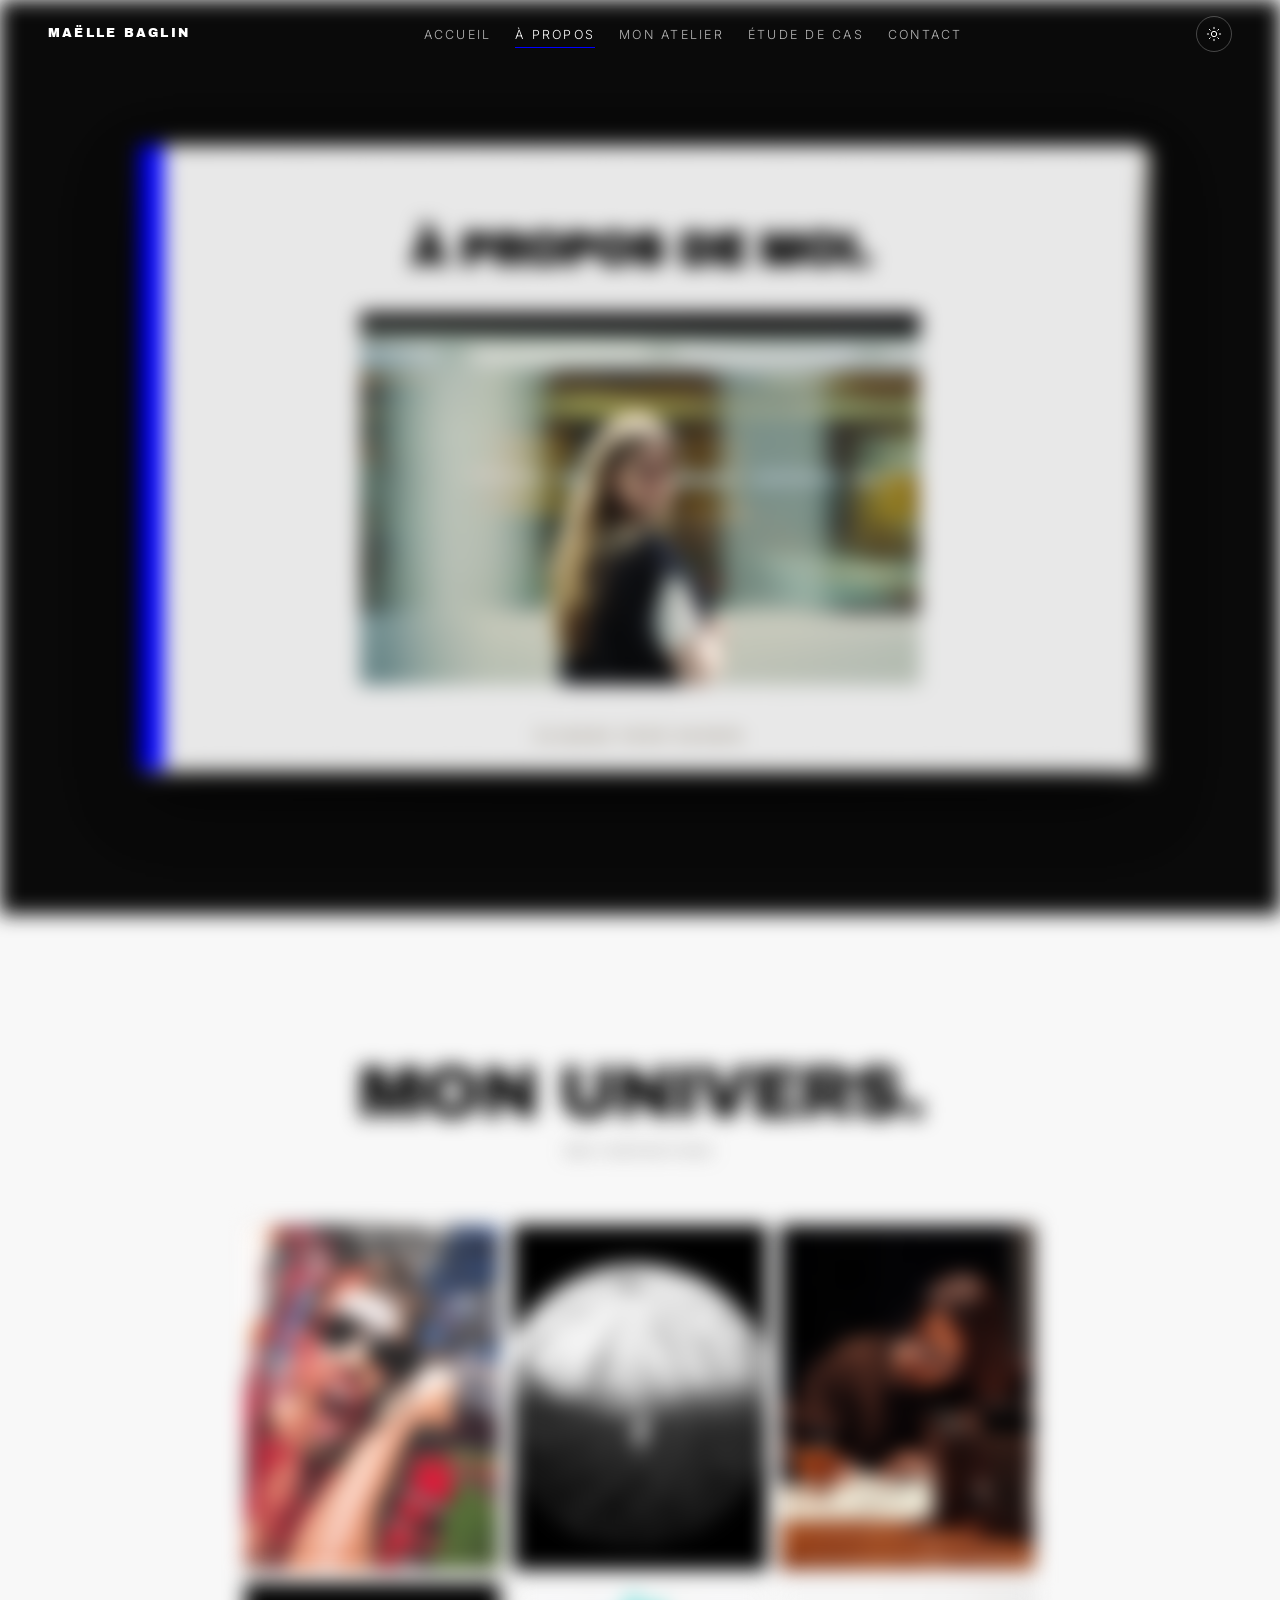
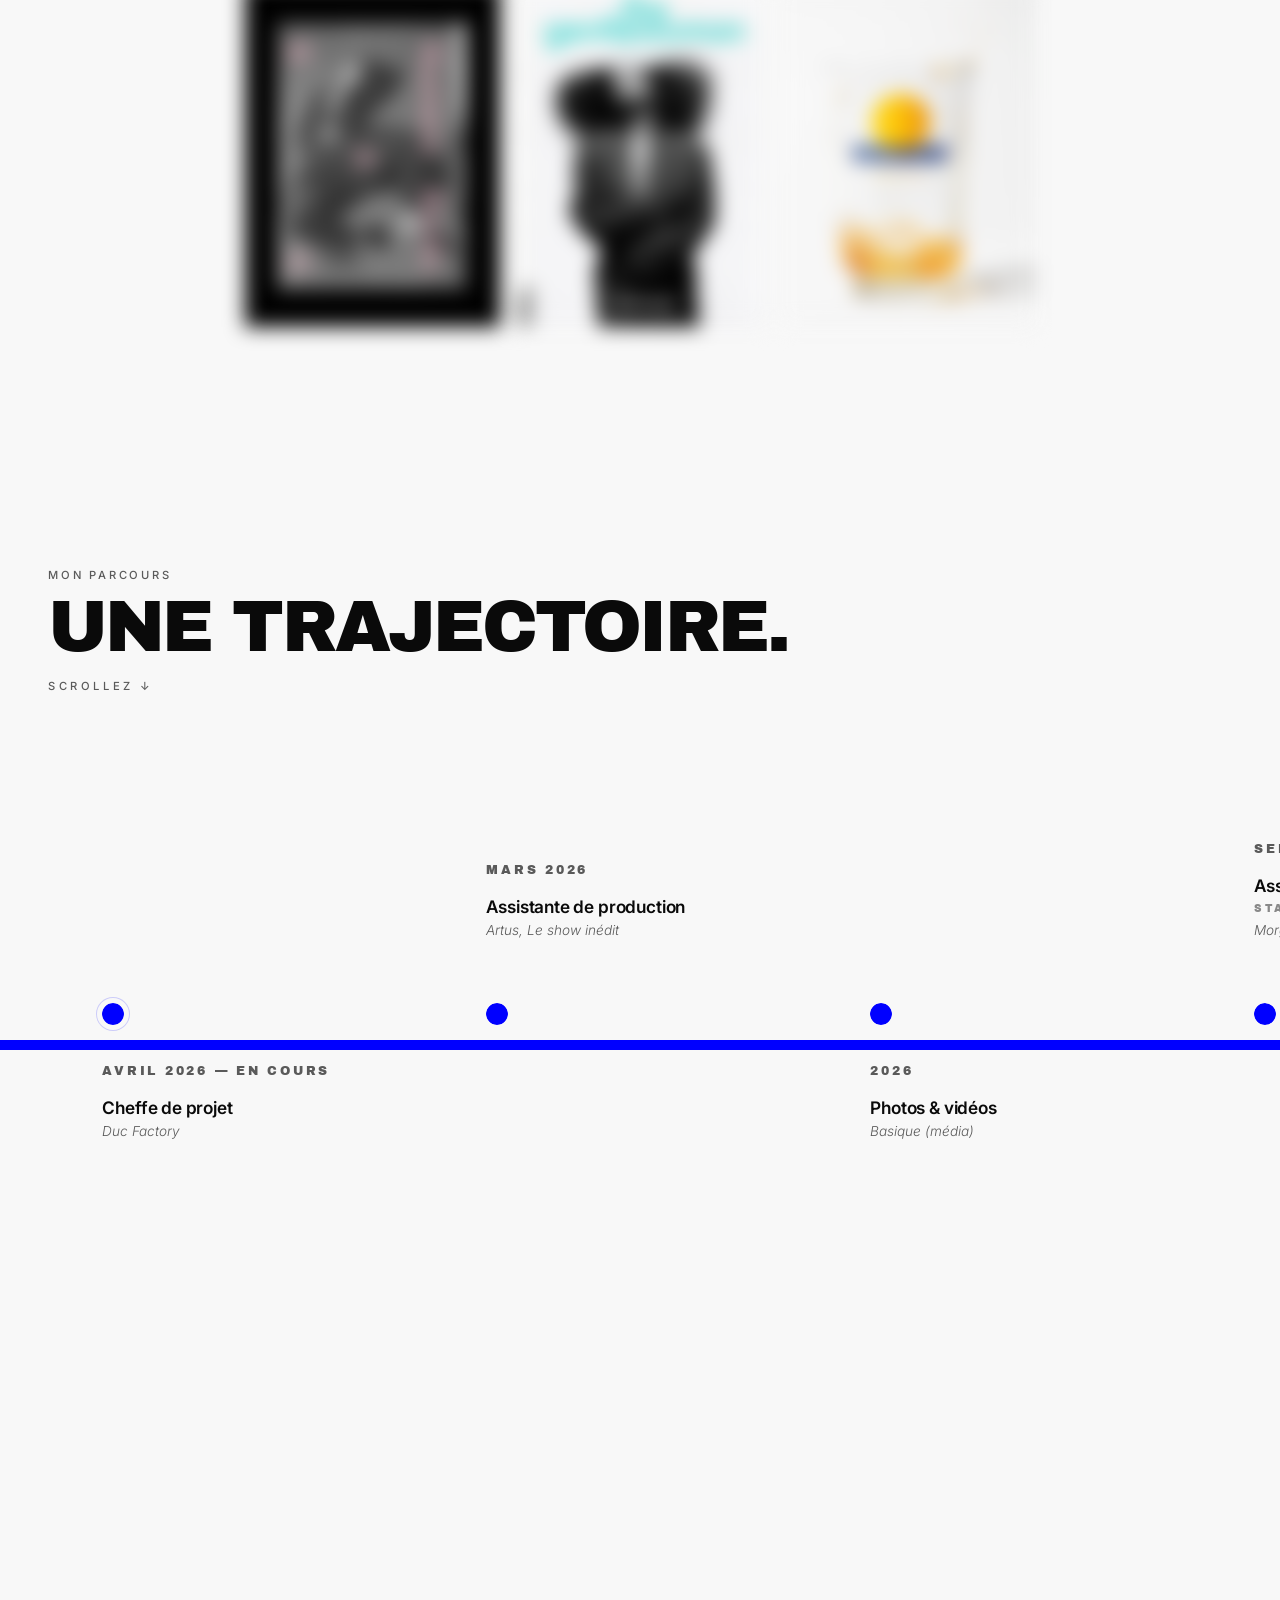
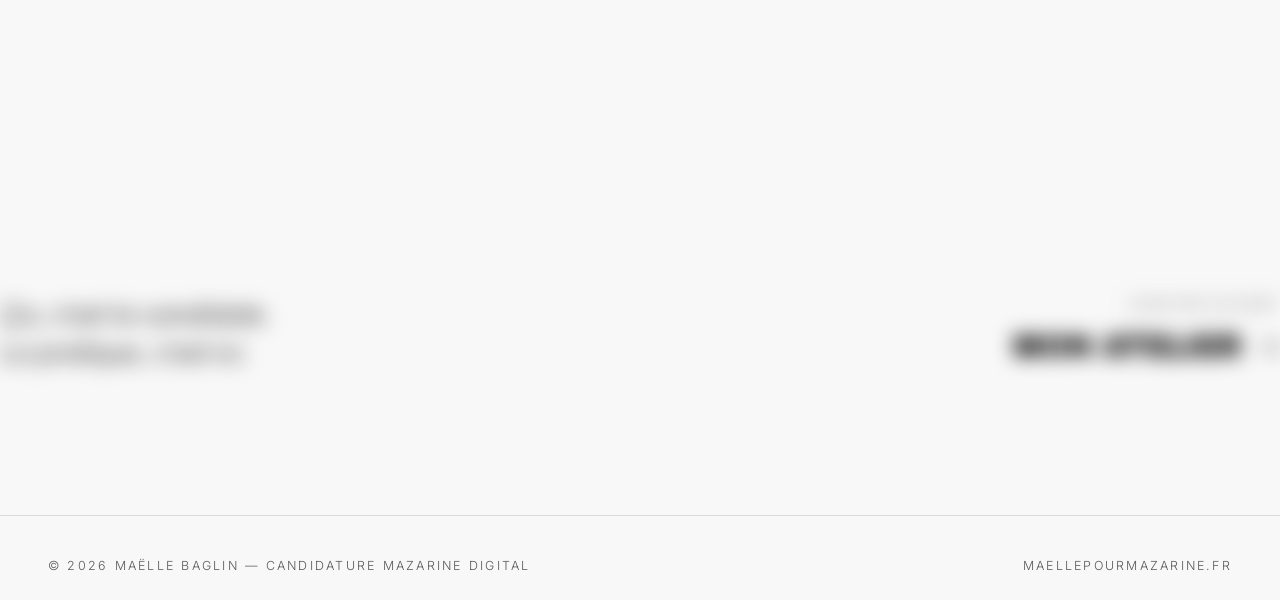
==== commit 6d76712c: "Refonte responsive mobile + nouvelles sections coulisses & vibe coding - À propos : pagination livre" ====
--- a/a-propos.html
+++ b/a-propos.html
@@ -48,8 +48,8 @@
     <section class="section section--about section--dark" id="about">
       <div class="container">
         <div class="book reveal" data-book>
-          <div class="book__pages">
-            <div class="book__page">
+          <div class="book__pages" data-book-pages>
+            <div class="book__page book__page--full">
               <h3 class="book__page-title">Vers la direction artistique.</h3>
               <div class="book__page-text">
                 <figure class="book__page-photo">
@@ -66,6 +66,43 @@
               </div>
               <span class="book__pagination" aria-hidden="true">1</span>
             </div>
+            <div class="book__page is-current" data-book-page="1">
+              <h3 class="book__page-title">Vers la direction artistique.</h3>
+              <figure class="book__page-photo">
+                <img src="assets/images/about-4046.jpg" alt="Maëlle Baglin" />
+              </figure>
+              <div class="book__page-text">
+                <p>Je suis étudiante en troisième année à l'EFAP, mais pour comprendre qui je suis, il faut remonter un peu plus loin.</p>
+                <p>Avant ça, j'ai fait trois ans de droit. Ce n'est pas un détour, c'est une fondation. Cette expérience m'a appris à structurer ma pensée, à être rigoureuse, à ne jamais avancer sans comprendre pourquoi. Ce sont des réflexes qui m'accompagnent encore aujourd'hui dans chaque projet.</p>
+                <p>J'ai aussi grandi dans une famille très créative. Mon arrière-grand-mère était peintre, et j'ai passé beaucoup de temps dans son atelier, j'ai donc voulu renouer avec cet héritage. C'est pourquoi j'ai décidé de me réorienter et d'entrer à l'EFAP.</p>
+              </div>
+              <span class="book__pagination" aria-hidden="true">1 / 3</span>
+            </div>
+            <div class="book__page" data-book-page="2" aria-hidden="true">
+              <h3 class="book__page-title">Un parcours qui se construit.</h3>
+              <div class="book__page-text">
+                <p>J'ai d'abord exploré le marketing digital, puis j'ai déménagé à Paris pour découvrir le milieu de l'audiovisuel. Cette expérience m'a transformée. J'ai aimé apprendre les coulisses d'un tournage, travailler en équipe et comprendre l'exigence de ces métiers.</p>
+                <p>En parallèle de mes études, j'ai eu l'occasion d'être manageuse d'une boutique Amorino. Jongler entre l'agenda scolaire et un poste à responsabilités m'a appris à m'organiser, à tenir le rythme et surtout à avoir un regard sur toute une chaîne de production.</p>
+                <p>Toutes ces expériences, je les garde avec moi. D'ailleurs, je continue de travailler occasionnellement pour les structures avec lesquelles j'ai effectué un stage.</p>
+              </div>
+              <span class="book__pagination" aria-hidden="true">2 / 3</span>
+            </div>
+            <div class="book__page" data-book-page="3" aria-hidden="true">
+              <h3 class="book__page-title">À ma place.</h3>
+              <div class="book__page-text">
+                <p>La direction artistique, ce n'est pas un choix par défaut, c'est la convergence de tout ce que j'ai traversé. Elle réunit l'exigence technique que j'ai appris à aimer, la créativité que j'ai toujours portée et une envie constante de cultiver ma curiosité en travaillant sur de nouveaux projets.</p>
+                <p>C'est à cette croisée des chemins que je me sens à ma place.</p>
+              </div>
+              <span class="book__pagination" aria-hidden="true">3 / 3</span>
+            </div>
+            <div class="book__nav" data-book-nav>
+              <button class="book__nav-btn" data-book-prev aria-label="Page précédente" disabled>
+                <svg viewBox="0 0 24 24" fill="none" stroke="currentColor" stroke-width="2" aria-hidden="true"><path d="M15 6l-6 6 6 6" stroke-linecap="round" stroke-linejoin="round"/></svg>
+              </button>
+              <button class="book__nav-btn" data-book-next aria-label="Page suivante">
+                <svg viewBox="0 0 24 24" fill="none" stroke="currentColor" stroke-width="2" aria-hidden="true"><path d="M9 6l6 6-6 6" stroke-linecap="round" stroke-linejoin="round"/></svg>
+              </button>
+            </div>
           </div>
           <div class="book__cover">
             <div class="book__cover-face book__cover-face--front">
@@ -73,6 +110,7 @@
               <figure class="book__cover-photo">
                 <img src="assets/images/about-metro.jpg" alt="Portrait de Maëlle Baglin" />
               </figure>
+              <span class="book__cover-hint">Cliquez pour ouvrir</span>
             </div>
             <div class="book__cover-face book__cover-face--back"></div>
           </div>
@@ -204,7 +242,8 @@
           <article class="timeline-item">
             <div class="timeline-item__inner">
               <span class="timeline-item__date">Sept. 2025 — Janv. 2026 · 5 mois</span>
-              <h3 class="timeline-item__title">Stage en communication</h3>
+              <h3 class="timeline-item__title">Assistante chargée de communication</h3>
+              <span class="timeline-item__type">Stage</span>
               <p class="timeline-item__company">Morgane Production</p>
               <ul class="timeline-item__details">
                 <li>Gestion et animation des réseaux sociaux</li>
@@ -228,7 +267,8 @@
           <article class="timeline-item">
             <div class="timeline-item__inner">
               <span class="timeline-item__date">Déc. 2024 — Mars 2025 · 4 mois</span>
-              <h3 class="timeline-item__title">Stage en marketing digital</h3>
+              <h3 class="timeline-item__title">Assistante en marketing digital</h3>
+              <span class="timeline-item__type">Stage</span>
               <p class="timeline-item__company">Duc Factory</p>
               <ul class="timeline-item__details">
                 <li>Création et gestion de contenu e-commerce</li>
@@ -242,7 +282,7 @@
             <div class="timeline-item__inner">
               <span class="timeline-item__date">2023</span>
               <h3 class="timeline-item__title">Réalisation photos &amp; vidéos</h3>
-              <p class="timeline-item__company">Superbison.com</p>
+              <p class="timeline-item__company">super-bison.com</p>
               <ul class="timeline-item__details">
                 <li>Clips de lancement de collection</li>
                 <li>Shooting enfant été 2023</li>
@@ -252,13 +292,13 @@
           <article class="timeline-item">
             <div class="timeline-item__inner">
               <span class="timeline-item__date">2022 — Août 2025</span>
-              <h3 class="timeline-item__title">Manager</h3>
+              <h3 class="timeline-item__title">Responsable boutique</h3>
               <p class="timeline-item__company">Amorino</p>
               <ul class="timeline-item__details">
                 <li>Vendeuse (2022 – 2023)</li>
                 <li>Responsable (2023 – 2024)</li>
                 <li>Manager (2024 – août 2025)</li>
-                <li>Formation et encadrement des équipes</li>
+                <li>Formation et encadrement des équipes (10 personnes)</li>
                 <li>Gestion des plannings, stocks et commandes fournisseurs</li>
                 <li>Maîtrise des techniques de vente</li>
               </ul>
--- a/css/style.css
+++ b/css/style.css
@@ -1,10 +1,38 @@
 /* =========================================================
    maellepourmazarine.fr — style.css
    Tokens, reset, layout, components, animations.
-   Dark mode default. Light mode via [data-theme="light"] on <html>.
+   Light mode default. Dark mode via [data-theme="dark"] on <html>.
    ========================================================= */
 
 :root {
+  --c-bg:        #f8f8f8;
+  --c-bg-rgb:    248, 248, 248;
+  --c-surface:   #ffffff;
+  --c-text:      #0a0a0a;
+  --c-text-mute: #5a5a5a;
+  --c-accent:    #0000ff;
+  --c-line:      rgba(10, 10, 10, 0.12);
+
+  --font-display: "Archivo Black", "Helvetica Neue", Arial, sans-serif;
+  --font-sans:    "Inter", -apple-system, BlinkMacSystemFont, "Segoe UI", sans-serif;
+
+  --space-1: 0.5rem;
+  --space-2: 1rem;
+  --space-3: 1.5rem;
+  --space-4: 2.5rem;
+  --space-5: 4rem;
+  --space-6: 6rem;
+  --space-7: 9rem;
+
+  --max-w: 1440px;
+  --gutter: clamp(1.25rem, 4vw, 3rem);
+
+  --t-fast: 200ms ease;
+  --t-mid:  300ms ease;
+  --t-slow: 600ms cubic-bezier(0.22, 1, 0.36, 1);
+}
+
+[data-theme="dark"] {
   --c-bg:        #0a0a0a;
   --c-bg-rgb:    10, 10, 10;
   --c-surface:   #1a1a1a;
@@ -12,34 +40,6 @@
   --c-text-mute: #a8a8a8;
   --c-accent:    #0000ff;
   --c-line:      rgba(248, 248, 248, 0.12);
-
-  --font-display: "Archivo Black", "Helvetica Neue", Arial, sans-serif;
-  --font-sans:    "Inter", -apple-system, BlinkMacSystemFont, "Segoe UI", sans-serif;
-
-  --space-1: 0.5rem;
-  --space-2: 1rem;
-  --space-3: 1.5rem;
-  --space-4: 2.5rem;
-  --space-5: 4rem;
-  --space-6: 6rem;
-  --space-7: 9rem;
-
-  --max-w: 1440px;
-  --gutter: clamp(1.25rem, 4vw, 3rem);
-
-  --t-fast: 200ms ease;
-  --t-mid:  300ms ease;
-  --t-slow: 600ms cubic-bezier(0.22, 1, 0.36, 1);
-}
-
-[data-theme="light"] {
-  --c-bg:        #f8f8f8;
-  --c-bg-rgb:    248, 248, 248;
-  --c-surface:   #ffffff;
-  --c-text:      #0a0a0a;
-  --c-text-mute: #5a5a5a;
-  --c-accent:    #0000ff;
-  --c-line:      rgba(10, 10, 10, 0.12);
 }
 
 /* ---------- Reset ---------- */
@@ -194,9 +194,9 @@
 }
 .theme-toggle:hover { border-color: var(--c-accent); transform: rotate(20deg); }
 .theme-toggle svg { width: 16px; height: 16px; }
-.theme-toggle .icon-sun { display: none; }
-[data-theme="light"] .theme-toggle .icon-moon { display: none; }
-[data-theme="light"] .theme-toggle .icon-sun  { display: block; }
+.theme-toggle .icon-moon { display: none; }
+[data-theme="dark"] .theme-toggle .icon-sun  { display: none; }
+[data-theme="dark"] .theme-toggle .icon-moon { display: block; }
 
 .nav__burger { display: none; }
 
@@ -206,6 +206,33 @@
 body:has(main > .section--dark:first-child) .nav:not(.is-scrolled) .nav__link { color: rgba(255, 255, 255, 0.7); }
 body:has(main > .section--dark:first-child) .nav:not(.is-scrolled) .nav__link:hover { color: #ffffff; }
 body:has(main > .section--dark:first-child) .nav:not(.is-scrolled) .theme-toggle { color: #ffffff; border-color: rgba(255, 255, 255, 0.25); }
+body:has(main > .section--dark:first-child) .nav:not(.is-scrolled) .nav__burger span { background: #ffffff; }
+
+/* Menu mobile ouvert — comportement universel pour toutes les pages :
+   panneau opaque (var(--c-bg)) + tous les textes/icônes en bleu pour
+   garantir la lisibilité quel que soit le fond derrière. */
+.nav.is-open,
+.nav.is-open.is-scrolled {
+  background: var(--c-bg) !important;
+  backdrop-filter: none !important;
+  -webkit-backdrop-filter: none !important;
+  border-bottom-color: transparent !important;
+}
+.nav.is-open .nav__list {
+  background: var(--c-bg);
+  border-left-color: transparent;
+}
+.nav.is-open .nav__link,
+.nav.is-open .nav__link.is-active,
+.nav.is-open .nav__brand {
+  color: #0000ff !important;
+}
+.nav.is-open .nav__link::after { background: #0000ff; }
+.nav.is-open .nav__burger span { background: #0000ff !important; }
+.nav.is-open .theme-toggle {
+  color: #0000ff !important;
+  border-color: rgba(0, 0, 255, 0.35) !important;
+}
 
 /* Case-study hero: solid night-blue header with white type before any scroll;
    the existing .nav.is-scrolled rule takes back over once the user scrolls. */
@@ -306,13 +333,13 @@
   position: absolute;
   inset: 0;
   background:
+    linear-gradient(180deg, transparent 60%, rgba(248, 248, 248, 0.85) 100%),
+    linear-gradient(105deg, rgba(248, 248, 248, 0.85) 0%, rgba(248, 248, 248, 0.4) 55%, rgba(248, 248, 248, 0.15) 85%);
+}
+[data-theme="dark"] .hero__media::after {
+  background:
     linear-gradient(180deg, transparent 60%, rgba(10, 10, 10, 0.85) 100%),
     linear-gradient(105deg, rgba(10, 10, 10, 0.85) 0%, rgba(10, 10, 10, 0.4) 55%, rgba(10, 10, 10, 0.15) 85%);
-}
-[data-theme="light"] .hero__media::after {
-  background:
-    linear-gradient(180deg, transparent 60%, rgba(248, 248, 248, 0.85) 100%),
-    linear-gradient(105deg, rgba(248, 248, 248, 0.85) 0%, rgba(248, 248, 248, 0.4) 55%, rgba(248, 248, 248, 0.15) 85%);
 }
 .hero__inner {
   position: relative;
@@ -886,11 +913,13 @@
 .case-hero__page--campagne h2 { color: #ffffff; }
 
 @media (max-width: 700px) {
-  .case-hero { height: auto; }
-  .case-hero__sticky { position: relative; height: 100vh; }
-  .case-hero__page { position: relative; height: auto; padding: var(--space-6) 0; }
-  .case-hero__page--title { top: auto; }
-  .case-hero__page--content { top: auto; }
+  /* On garde la mécanique sticky/parallax desktop sur mobile.
+     On augmente juste la hauteur pour que les blocs de texte aient le temps
+     d'apparaître séparément (texte plus haut quand il wrap sur mobile). */
+  .case-hero { height: 320vh; }
+  .case-hero__page--concept { top: 110vh; }
+  .case-hero__page--campagne { top: 220vh; padding-top: 0; }
+  .case-hero__credit { top: 305vh; }
 }
 /* Keep the hero sharp — exclude it from the global section-edge blur. */
 main > .case-hero {
@@ -1034,6 +1063,15 @@
   color: #2a2218;
   display: flex;
   flex-direction: column;
+  opacity: 0;
+  visibility: hidden;
+  transition: opacity 0.35s ease;
+  z-index: 1;
+}
+.book__page.is-current {
+  opacity: 1;
+  visibility: visible;
+  z-index: 2;
 }
 .book__page-title {
   font-family: var(--font-display);
@@ -1052,7 +1090,7 @@
   hyphens: auto;
   column-count: 2;
   column-gap: clamp(1.4rem, 3vw, 2.4rem);
-  column-fill: auto;
+  column-fill: balance;
 }
 .book__page-text p {
   margin: 0 0 0.65em 0;
@@ -1062,8 +1100,8 @@
   margin-bottom: 0;
 }
 .book__page-photo {
-  margin: 0 0 0.8em 0;
-  width: 100%;
+  margin: 0 0 clamp(0.8rem, 1.6%, 1.2rem) 0;
+  width: 55%;
   aspect-ratio: 3 / 2;
   overflow: hidden;
   background: #f0e8d8;
@@ -1074,6 +1112,66 @@
   height: 100%;
   object-fit: cover;
   display: block;
+}
+
+/* Desktop : page unique avec photo + tout le texte en 2 colonnes (layout d'origine) */
+.book__page--full {
+  opacity: 1;
+  visibility: visible;
+  z-index: 2;
+}
+.book__page--full .book__page-photo {
+  width: 100%;
+  aspect-ratio: 3 / 2;
+  margin: 0 0 0.8em 0;
+}
+.book__page--full .book__page-text {
+  column-count: 2;
+  column-fill: balance;
+}
+
+/* Layouts spécifiques aux pages paginées — mobile uniquement */
+@media (max-width: 700px) {
+  /* Page 1 — photo à gauche, texte à droite (override par le bloc mobile plus bas en stack vertical) */
+  .book__page[data-book-page="1"] {
+    display: grid;
+    grid-template-columns: minmax(0, 1fr) minmax(0, 1.15fr);
+    grid-template-rows: auto 1fr;
+    column-gap: clamp(1.2rem, 3%, 2.4rem);
+  }
+  .book__page[data-book-page="1"] .book__page-title {
+    grid-column: 1 / -1;
+  }
+  .book__page[data-book-page="1"] .book__page-photo {
+    width: 100%;
+    height: 100%;
+    aspect-ratio: auto;
+    margin: 0;
+    align-self: center;
+  }
+  .book__page[data-book-page="1"] .book__page-text {
+    column-count: 1;
+    align-self: center;
+  }
+
+  /* Pages 2 & 3 — titre + texte centrés verticalement comme un bloc, 1 colonne */
+  .book__page[data-book-page="2"],
+  .book__page[data-book-page="3"] {
+    justify-content: center;
+  }
+  .book__page[data-book-page="2"] .book__page-title,
+  .book__page[data-book-page="3"] .book__page-title {
+    margin: 0 auto 0.6rem auto;
+    max-width: 82%;
+    width: 100%;
+  }
+  .book__page[data-book-page="2"] .book__page-text,
+  .book__page[data-book-page="3"] .book__page-text {
+    flex: none;
+    column-count: 1;
+    max-width: 82%;
+    margin: 0 auto;
+  }
 }
 .book__pagination {
   position: absolute;
@@ -1151,14 +1249,96 @@
   background: #ffffff;
   transform: rotateY(180deg);
 }
+.book__cover-hint {
+  position: absolute;
+  bottom: clamp(1.2rem, 4%, 2.2rem);
+  left: 50%;
+  transform: translateX(-50%);
+  font-family: var(--font-display);
+  font-size: clamp(0.65rem, 0.85vw, 0.78rem);
+  letter-spacing: 0.32em;
+  text-transform: uppercase;
+  color: #5a4a30;
+  white-space: nowrap;
+  opacity: 0.75;
+  animation: book-hint-pulse 2.2s ease-in-out infinite;
+}
+@keyframes book-hint-pulse {
+  0%, 100% { opacity: 0.45; }
+  50% { opacity: 0.95; }
+}
 .book.is-open .book__cover {
   transform: rotateY(-176deg);
 }
+/* Page navigation — arrows pinned bottom-center of the spread */
+.book__nav {
+  position: absolute;
+  bottom: clamp(0.6rem, 1.6%, 1.1rem);
+  left: 50%;
+  transform: translateX(-50%);
+  display: flex;
+  gap: 0.5rem;
+  z-index: 4;
+  pointer-events: auto;
+}
+.book__nav-btn {
+  width: clamp(28px, 3vw, 36px);
+  height: clamp(28px, 3vw, 36px);
+  border-radius: 50%;
+  border: 1px solid rgba(10, 10, 10, 0.18);
+  background: rgba(255, 255, 255, 0.9);
+  color: #2a2218;
+  display: inline-flex;
+  align-items: center;
+  justify-content: center;
+  cursor: pointer;
+  padding: 0;
+  transition: background 0.2s ease, transform 0.2s ease, opacity 0.2s ease;
+}
+.book__nav-btn:hover:not(:disabled) {
+  background: #0000ff;
+  color: #fff;
+  border-color: #0000ff;
+}
+.book__nav-btn:disabled {
+  opacity: 0.3;
+  cursor: default;
+}
+.book__nav-btn svg {
+  width: 60%;
+  height: 60%;
+}
+
+/* Desktop : afficher uniquement la page unique, cacher pages paginées + nav */
+@media (min-width: 701px) {
+  .book__page[data-book-page] { display: none; }
+  .book__nav { display: none; }
+}
+/* Mobile : cacher la page desktop unique */
 @media (max-width: 700px) {
-  .book { aspect-ratio: 1.1 / 1; }
-  .book__page { padding: 1.2rem 1rem 1.6rem 1.6rem; }
-  .book__page-text { font-size: 0.78rem; column-count: 1; }
+  .book__page--full { display: none; }
+}
+
+@media (max-width: 700px) {
+  .book { aspect-ratio: 0.78 / 1; width: 92%; }
+  .book__page { padding: 1.2rem 1rem 2.6rem 1.6rem; }
+  .book__page-title { font-size: 1rem; margin-bottom: 0.8rem; }
+  .book__page-text { font-size: 0.82rem; column-count: 1; line-height: 1.5; }
+  .book__page-photo { width: 100%; aspect-ratio: 4 / 3; margin-bottom: 0.6em; }
+  .book__pagination { bottom: 0.6rem; right: 1rem; font-size: 0.65rem; }
   .book__cover-title { font-size: clamp(1.2rem, 5vw, 1.8rem); }
+  .book__nav-btn { width: 34px; height: 34px; }
+  /* Page 1 — repasser en stack vertical sur mobile */
+  .book__page[data-book-page="1"] {
+    display: flex;
+  }
+  .book__page[data-book-page="1"] .book__page-photo {
+    height: auto;
+    aspect-ratio: 4 / 3;
+  }
+  .book__page[data-book-page="1"] .book__page-text {
+    column-count: 1;
+  }
 }
 @media (prefers-reduced-motion: reduce) {
   .book__cover { transition: none; }
@@ -1399,7 +1579,7 @@
    and resolve sharp once centered. Skipped on scroll-jacked sections
    (timeline, atelier gallery) where the user is held in place. */
 @supports (animation-timeline: view()) {
-  main > section:not(.section--timeline):not(#realisations):not(.section--moodboard):not(.case-hero) {
+  main > section:not(.section--timeline):not(#realisations):not(.section--moodboard):not(.case-hero):not(.page-intro) {
     animation: section-edge-blur linear both;
     animation-timeline: view();
     animation-range: cover 0% cover 100%;
@@ -1413,6 +1593,10 @@
   100% { filter: blur(10px); }
 }
 @media (prefers-reduced-motion: reduce) {
+  main > section { animation: none !important; filter: none !important; }
+}
+/* Sur mobile : pas de flou de transition entre sections (inconfortable au scroll rapide). */
+@media (max-width: 700px) {
   main > section { animation: none !important; filter: none !important; }
 }
 
@@ -1532,6 +1716,16 @@
   line-height: 1.2;
   margin: 0;
   letter-spacing: -0.01em;
+}
+.timeline-item__type {
+  display: inline-block;
+  margin-top: 0.4em;
+  font-family: var(--font-display);
+  font-size: 0.65rem;
+  letter-spacing: 0.24em;
+  text-transform: uppercase;
+  color: var(--c-text-mute);
+  opacity: 0.7;
 }
 .timeline-item__company {
   font-size: clamp(0.85rem, 1vw, 1rem);
@@ -1597,20 +1791,56 @@
 }
 @media (max-width: 700px) {
   .section--timeline { height: auto; }
-  .timeline-sticky { position: static; height: auto; }
+  .timeline-sticky { position: static; height: auto; overflow: visible; }
+  .timeline-stage { padding: 0; }
+  /* Ligne verticale à gauche au lieu de la ligne horizontale */
+  .timeline-line {
+    left: 18px; right: auto;
+    top: 0; bottom: 0;
+    transform: none;
+    width: 2px;
+    height: auto;
+  }
   .timeline-track {
     flex-direction: column;
-    padding: var(--space-3) var(--space-2) var(--space-5);
-    gap: var(--space-5);
+    align-items: stretch;
+    padding: var(--space-3) var(--space-3) var(--space-5) 0;
+    gap: var(--space-4);
     transform: none !important;
   }
-  .timeline-track::before {
-    left: 18px; right: auto;
-    top: 0; bottom: 0;
-    width: 1px; height: auto;
+  /* Chaque item dans le flux normal, padding gauche pour la ligne + pastille */
+  .timeline-item {
+    flex: 0 0 auto;
+    height: auto;
+    padding-left: 44px;
   }
-  .timeline-item { padding-top: 0; padding-left: 36px; flex: 1 1 auto; }
-  .timeline-item::before { top: 6px; left: 13px; }
+  /* Pastille alignée en haut à gauche de chaque item */
+  .timeline-item::before {
+    top: 8px;
+    left: 8px;
+    transform: none;
+    width: 18px;
+    height: 18px;
+    outline-width: 4px;
+  }
+  .timeline-item.is-open::before {
+    transform: scale(1.3);
+  }
+  /* Le contenu n'est plus en position absolute, il flow normalement */
+  .timeline-item__inner,
+  .timeline-item:nth-child(odd) .timeline-item__inner,
+  .timeline-item:nth-child(even) .timeline-item__inner {
+    position: static;
+    top: auto;
+    bottom: auto;
+    left: auto;
+    right: auto;
+    display: block;
+  }
+  .timeline-item__date { font-size: 0.7rem; margin-bottom: 0.4rem; }
+  .timeline-item__title { font-size: 1.05rem; }
+  .timeline-item__company { font-size: 0.85rem; margin-bottom: 0.6rem; }
+  .timeline-item__details { font-size: 0.82rem; }
 }
 
 /* Univers — vertical photo grid (3 per row), sized to stay visible in viewport */
@@ -1847,6 +2077,14 @@
 .gallery-card--photo .gallery-card__media img {
   object-fit: cover;
   object-position: center 45%;
+}
+.gallery-card--concert .gallery-card__media img {
+  object-position: center bottom !important;
+}
+.gallery-card--concert .gallery-card__media {
+  border: 0;
+  background: transparent;
+  box-shadow: none;
 }
 .gallery-card--video .gallery-card__media video {
   object-fit: cover;
@@ -2008,13 +2246,15 @@
   border: 1px solid var(--c-line);
   overflow: hidden;
   border-radius: 4px;
-  aspect-ratio: 16 / 9;
-}
-.film-frame video {
+  aspect-ratio: 4 / 3;
+}
+.film-frame video,
+.film-frame iframe {
   width: 100%;
   height: 100%;
   object-fit: cover;
   display: block;
+  border: 0;
 }
 
 /* ---------- Podcast frame (Atelier — Baglin Maëlle) ---------- */
@@ -2103,6 +2343,34 @@
   .podcast-frame__waves span { animation: none; transform: scaleY(0.7); }
 }
 
+/* ---------- Coulisses (Atelier — encadré démarche vibe coding) ---------- */
+.section--coulisses {
+  padding: var(--space-5) 0 var(--space-6);
+}
+.coulisses-card {
+  max-width: 760px;
+  margin: var(--space-3) auto 0;
+  padding: clamp(1.4rem, 3vw, 2.2rem) clamp(1.4rem, 3vw, 2.4rem);
+  border: 1px solid #000000;
+  border-radius: 4px;
+  background: #000000;
+}
+.coulisses-card p {
+  font-size: 0.92rem;
+  line-height: 1.65;
+  color: #ffffff;
+  margin: 0 0 0.9em 0;
+}
+.coulisses-card p:last-child { margin-bottom: 0; }
+.coulisses-card em {
+  font-style: italic;
+  color: #ffffff;
+}
+@media (max-width: 700px) {
+  .coulisses-card { padding: 1.2rem 1.1rem; }
+  .coulisses-card p { font-size: 0.88rem; }
+}
+
 /* ---------- Logo loop (Atelier — outils favoris) ---------- */
 .section--logos {
   padding: var(--space-3) 0 var(--space-5);
@@ -2148,13 +2416,13 @@
   height: 56px;
   width: auto;
   display: block;
+  filter: brightness(0);
+  opacity: 0.7;
+  transition: opacity var(--t-fast), transform var(--t-fast);
+}
+[data-theme="dark"] .logo-loop__item img {
   filter: brightness(0) invert(0.92);
   opacity: 0.75;
-  transition: opacity var(--t-fast), transform var(--t-fast);
-}
-[data-theme="light"] .logo-loop__item img {
-  filter: brightness(0);
-  opacity: 0.7;
 }
 .logo-loop__item:hover img {
   opacity: 1;
@@ -2536,33 +2804,7 @@
   object-fit: cover;
   display: block;
 }
-@media (max-width: 700px) {
-  .section--moodboard { height: auto; }
-  .moodboard-stage { position: relative; height: auto; padding: var(--space-6) 0 var(--space-5); }
-  .moodboard-stage__head { position: relative; top: auto; }
-  .moodboard-grid {
-    display: grid;
-    grid-template-columns: repeat(2, 1fr);
-    grid-auto-rows: 32vw;
-    gap: 0.6rem;
-    width: 92vw;
-    aspect-ratio: auto;
-    transform: none !important;
-  }
-  .moodboard-grid__item,
-  .moodboard-grid__item--lotus {
-    position: relative;
-    top: auto !important;
-    left: auto !important;
-    width: 100% !important;
-    height: 100% !important;
-    transform: none !important;
-  }
-  .moodboard-grid__item--lotus {
-    grid-column: span 2;
-    grid-row: span 2;
-  }
-}
+/* L'animation 3D du moodboard s'applique aussi sur mobile (pas d'override). */
 @media (prefers-reduced-motion: reduce) {
   .moodboard-grid { transform: none !important; }
 }
